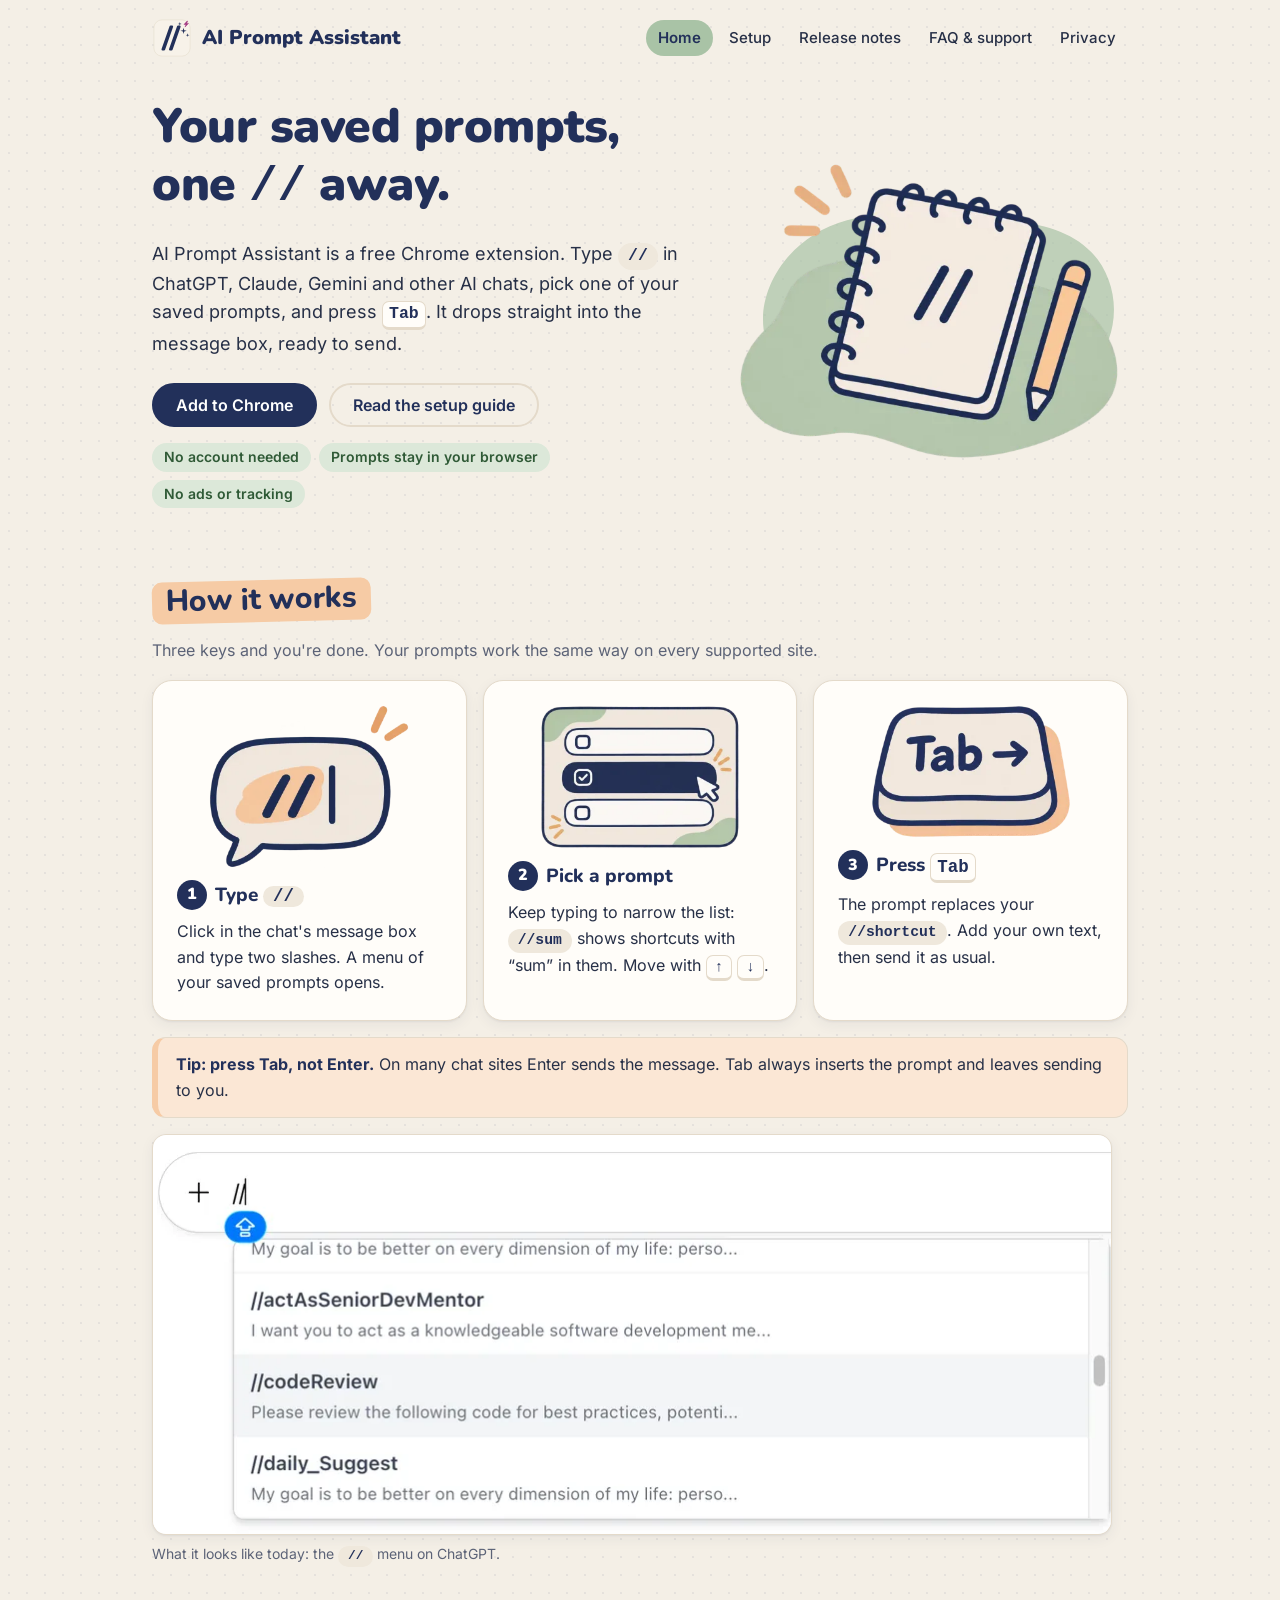
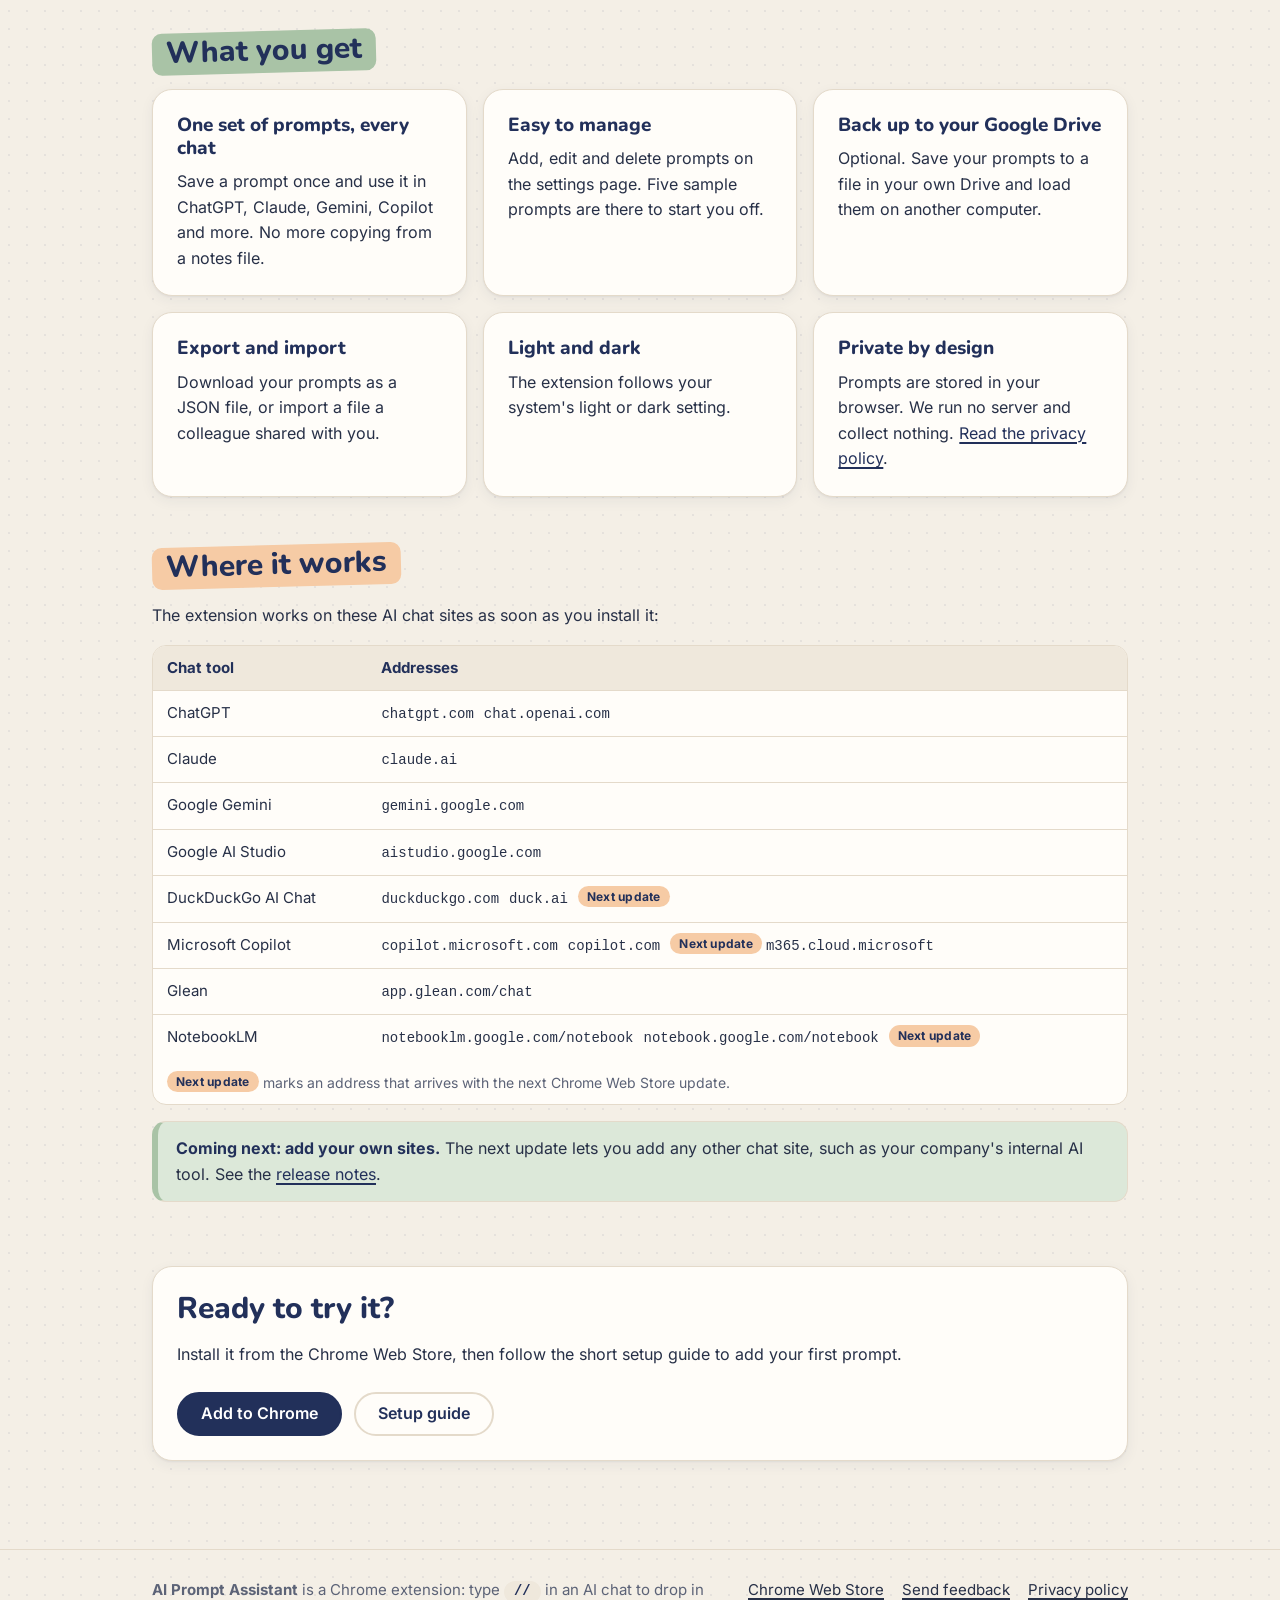
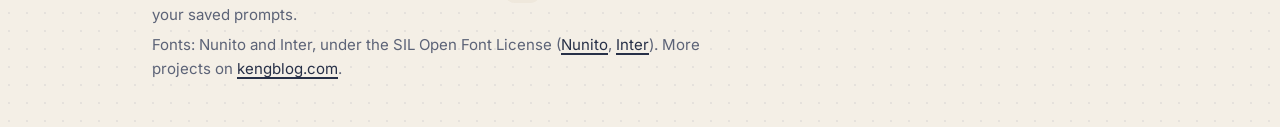
==== index.html @ 044c9c36 "Add public site: home, setup, release notes, privacy policy and FAQ Static GitHub Pages site for the" ====
<!doctype html>
<html lang="en">
<head>
  <meta charset="utf-8">
  <meta name="viewport" content="width=device-width, initial-scale=1">
  <title>AI Prompt Assistant</title>
  <meta name="description" content="Type // in ChatGPT, Claude, Gemini and other AI chats to drop in your saved prompts. A free Chrome extension.">
  <link rel="canonical" href="https://yck2024.github.io/ai-prompt-assistant/">
  <meta name="color-scheme" content="light dark">
  <meta name="theme-color" content="#F4EFE6" media="(prefers-color-scheme: light)">
  <meta name="theme-color" content="#161B2A" media="(prefers-color-scheme: dark)">
  <link rel="icon" href="assets/img/favicon-32.png" sizes="32x32" type="image/png">
  <link rel="icon" href="assets/img/logo-mark.svg" type="image/svg+xml">
  <link rel="apple-touch-icon" href="assets/img/icon-128.png">
  <link rel="preload" href="assets/fonts/nunito-latin-wght.woff2" as="font" type="font/woff2" crossorigin>
  <link rel="stylesheet" href="assets/css/site.css">
</head>
<body>
  <a class="skip-link" href="#main">Skip to content</a>
  <header class="site-header">
    <div class="wrap">
      <a class="brand" href="index.html"><img src="assets/img/logo-mark.svg" alt="" width="40" height="40">AI Prompt Assistant</a>
      <nav class="site-nav" aria-label="Main">
        <ul>
        <li><a href="index.html" aria-current="page">Home</a></li>
        <li><a href="setup.html">Setup</a></li>
        <li><a href="release-notes.html">Release notes</a></li>
        <li><a href="faq.html">FAQ &amp; support</a></li>
        <li><a href="privacy.html">Privacy</a></li>
        </ul>
      </nav>
    </div>
  </header>
  <main id="main">
    <section class="hero" aria-labelledby="hero-title">
      <div class="wrap">
        <div>
          <h1 id="hero-title">Your saved prompts, one <span class="slashes">//</span> away.</h1>
          <p class="lead">AI Prompt Assistant is a free Chrome extension. Type <span class="shortcut">//</span> in ChatGPT, Claude, Gemini and other AI chats, pick one of your saved prompts, and press <kbd>Tab</kbd>. It drops straight into the message box, ready to send.</p>
          <div class="btn-row">
            <a class="btn btn-primary" href="https://chromewebstore.google.com/detail/ai-prompt-assistant/aakmnieacpcmnfnljndefdocpcoajjoe">Add to Chrome</a>
            <a class="btn btn-quiet" href="setup.html">Read the setup guide</a>
          </div>
          <ul class="badge-row" aria-label="At a glance">
            <li><span class="badge">No account needed</span></li>
            <li><span class="badge">Prompts stay in your browser</span></li>
            <li><span class="badge">No ads or tracking</span></li>
          </ul>
        </div>
        <div class="hero-art">
          <img class="blob" src="assets/img/blob-sage.svg" alt="">
          <img class="illo" src="assets/img/hero-notebook.webp" width="560" height="435" alt="A small spiral notebook with two slashes on the cover, next to a pencil.">
        </div>
      </div>
    </section>

    <section class="section" aria-labelledby="how-title">
      <div class="wrap">
        <h2 id="how-title"><span class="sticky">How it works</span></h2>
        <p class="muted">Three keys and you're done. Your prompts work the same way on every supported site.</p>
        <div class="grid-3">
          <div class="card step">
            <img class="illo" src="assets/img/step-type.webp" width="320" height="261" alt="">
            <h3><span class="step-num" aria-hidden="true">1</span>Type <span class="shortcut">//</span></h3>
            <p>Click in the chat's message box and type two slashes. A menu of your saved prompts opens.</p>
          </div>
          <div class="card step">
            <img class="illo" src="assets/img/step-pick.webp" width="320" height="231" alt="">
            <h3><span class="step-num" aria-hidden="true">2</span>Pick a prompt</h3>
            <p>Keep typing to narrow the list: <span class="shortcut">//sum</span> shows shortcuts with “sum” in them. Move with <kbd>↑</kbd> <kbd>↓</kbd>.</p>
          </div>
          <div class="card step">
            <img class="illo" src="assets/img/step-tab.webp" width="320" height="214" alt="">
            <h3><span class="step-num" aria-hidden="true">3</span>Press <kbd>Tab</kbd></h3>
            <p>The prompt replaces your <span class="shortcut">//shortcut</span>. Add your own text, then send it as usual.</p>
          </div>
        </div>
        <div class="note">
          <p><strong>Tip: press Tab, not Enter.</strong> On many chat sites Enter sends the message. Tab always inserts the prompt and leaves sending to you.</p>
        </div>
        <figure>
          <img class="shot" src="assets/img/screenshot-chatgpt-dropdown.webp" width="960" height="400" loading="lazy" alt="The prompt menu open under ChatGPT's message box after typing two slashes, listing shortcuts such as //actAsSeniorDevMentor, //codeReview and //daily_Suggest with the start of each prompt.">
          <figcaption>What it looks like today: the <span class="shortcut">//</span> menu on ChatGPT.</figcaption>
        </figure>
      </div>
    </section>

    <section class="section" aria-labelledby="features-title">
      <div class="wrap">
        <h2 id="features-title"><span class="sticky sticky--sage">What you get</span></h2>
        <div class="grid">
          <div class="card">
            <h3>One set of prompts, every chat</h3>
            <p>Save a prompt once and use it in ChatGPT, Claude, Gemini, Copilot and more. No more copying from a notes file.</p>
          </div>
          <div class="card">
            <h3>Easy to manage</h3>
            <p>Add, edit and delete prompts on the settings page. Five sample prompts are there to start you off.</p>
          </div>
          <div class="card">
            <h3>Back up to your Google Drive</h3>
            <p>Optional. Save your prompts to a file in your own Drive and load them on another computer.</p>
          </div>
          <div class="card">
            <h3>Export and import</h3>
            <p>Download your prompts as a JSON file, or import a file a colleague shared with you.</p>
          </div>
          <div class="card">
            <h3>Light and dark</h3>
            <p>The extension follows your system's light or dark setting.</p>
          </div>
          <div class="card">
            <h3>Private by design</h3>
            <p>Prompts are stored in your browser. We run no server and collect nothing. <a href="privacy.html">Read the privacy policy</a>.</p>
          </div>
        </div>
      </div>
    </section>

    <section class="section" aria-labelledby="sites-title">
      <div class="wrap">
        <h2 id="sites-title"><span class="sticky">Where it works</span></h2>
        <p>The extension works on these AI chat sites as soon as you install it:</p>
        <div class="table-wrap">
        <table>
          <caption class="muted" style="caption-side:bottom;text-align:left;padding:10px 14px;font-size:14px"><span class="tag">Next update</span> marks an address that arrives with the next Chrome Web Store update.</caption>
          <thead><tr><th scope="col">Chat tool</th><th scope="col">Addresses</th></tr></thead>
          <tbody>
            <tr><td>ChatGPT</td><td><span class="addr">chatgpt.com</span> <span class="addr">chat.openai.com</span></td></tr>
            <tr><td>Claude</td><td><span class="addr">claude.ai</span></td></tr>
            <tr><td>Google Gemini</td><td><span class="addr">gemini.google.com</span></td></tr>
            <tr><td>Google AI Studio</td><td><span class="addr">aistudio.google.com</span></td></tr>
            <tr><td>DuckDuckGo AI Chat</td><td><span class="addr">duckduckgo.com</span> <span class="addr">duck.ai</span> <span class="tag">Next update</span></td></tr>
            <tr><td>Microsoft Copilot</td><td><span class="addr">copilot.microsoft.com</span> <span class="addr">copilot.com</span> <span class="tag">Next update</span> <span class="addr">m365.cloud.microsoft</span></td></tr>
            <tr><td>Glean</td><td><span class="addr">app.glean.com<wbr>/chat</span></td></tr>
            <tr><td>NotebookLM</td><td><span class="addr">notebooklm.google.com<wbr>/notebook</span> <span class="addr">notebook.google.com<wbr>/notebook</span> <span class="tag">Next update</span></td></tr>
          </tbody>
        </table>
      </div>
        <div class="note note--sage">
          <p><strong>Coming next: add your own sites.</strong> The next update lets you add any other chat site, such as your company's internal AI tool. See the <a href="release-notes.html">release notes</a>.</p>
        </div>
      </div>
    </section>

    <section class="section" aria-labelledby="start-title">
      <div class="wrap">
        <div class="card">
          <h2 id="start-title">Ready to try it?</h2>
          <p>Install it from the Chrome Web Store, then follow the short setup guide to add your first prompt.</p>
          <div class="btn-row">
            <a class="btn btn-primary" href="https://chromewebstore.google.com/detail/ai-prompt-assistant/aakmnieacpcmnfnljndefdocpcoajjoe">Add to Chrome</a>
            <a class="btn btn-quiet" href="setup.html">Setup guide</a>
          </div>
        </div>
      </div>
    </section>
  </main>
  <footer class="site-footer">
    <div class="wrap">
      <div>
        <p><strong>AI Prompt Assistant</strong> is a Chrome extension: type <span class="shortcut">//</span> in an AI chat to drop in your saved prompts.</p>
        <p>Fonts: Nunito and Inter, under the SIL Open Font License (<a href="assets/fonts/OFL-Nunito.txt">Nunito</a>, <a href="assets/fonts/OFL-Inter.txt">Inter</a>). More projects on <a href="https://kengblog.com/">kengblog.com</a>.</p>
      </div>
      <ul aria-label="More links">
        <li><a href="https://chromewebstore.google.com/detail/ai-prompt-assistant/aakmnieacpcmnfnljndefdocpcoajjoe">Chrome Web Store</a></li>
        <li><a href="https://forms.gle/EVX64Rimp2fQsJxh8">Send feedback</a></li>
        <li><a href="privacy.html">Privacy policy</a></li>
      </ul>
    </div>
  </footer>
</body>
</html>
---- assets/css/site.css ----
/* AI Prompt Assistant public site. Colours and type follow the "Pocket notebook" brand kit. */

@font-face {
  font-family: 'Nunito';
  src: url(../fonts/nunito-latin-wght.woff2) format('woff2');
  font-weight: 200 1000;
  font-style: normal;
  font-display: swap;
}
@font-face {
  font-family: 'Inter';
  src: url(../fonts/inter-latin-wght.woff2) format('woff2');
  font-weight: 100 900;
  font-style: normal;
  font-display: swap;
}

:root {
  --pa-navy: #22305A;
  --pa-navy-deep: #161B2A;
  --pa-oatmeal: #F4EFE6;
  --pa-apricot: #F6CBA5;
  --pa-sage: #A9C3A6;
  --pa-paper: #F4EFE6;
  --pa-surface: #FFFDF9;
  --pa-surface-sunken: #EFE8DC;
  --pa-text: #273047;
  --pa-text-muted: #5C6377;
  --pa-heading: #22305A;
  --pa-link: #22305A;
  --pa-primary: #22305A;
  --pa-on-primary: #FFFFFF;
  --pa-line: #E4DACA;
  --pa-highlight: #F6CBA5;
  --pa-on-highlight: #22305A;
  --pa-success-bg: #DCE8D9;
  --pa-success: #2F5A36;
  --pa-note-bg: #FBE7D5;
  --pa-focus: #22305A;
  --pa-grid-dot: rgba(34,48,90,.07);
  --pa-plate: transparent;
  --pa-font-display: 'Nunito', ui-rounded, 'SF Pro Rounded', system-ui, sans-serif;
  --pa-font-body: 'Inter', system-ui, -apple-system, 'Segoe UI', Roboto, sans-serif;
  --pa-font-mono: ui-monospace, 'SF Mono', Menlo, Consolas, 'Liberation Mono', monospace;
  --pa-radius-sm: 10px;
  --pa-radius-md: 14px;
  --pa-radius-lg: 20px;
  --pa-radius-pill: 999px;
  --pa-shadow-card: 0 1px 2px rgba(34,48,90,.06), 0 4px 14px rgba(34,48,90,.06);
  --pa-motion: 160ms;
  --pa-max: 1040px;
  --pa-gutter: 16px;
  color-scheme: light dark;
}

@media (prefers-color-scheme: dark) {
  :root {
    --pa-paper: #161B2A;
    --pa-surface: #1E2436;
    --pa-surface-sunken: #131726;
    --pa-text: #EEE8DC;
    --pa-text-muted: #A9AFC2;
    --pa-heading: #F4EFE6;
    --pa-link: #F6CBA5;
    --pa-primary: #F6CBA5;
    --pa-on-primary: #161B2A;
    --pa-line: #2E3650;
    --pa-highlight: #F6CBA5;
    --pa-on-highlight: #161B2A;
    --pa-success-bg: #22362A;
    --pa-success: #BFD6BC;
    --pa-note-bg: #2A2A33;
    --pa-focus: #F6CBA5;
    --pa-grid-dot: rgba(244,239,230,.05);
    --pa-plate: rgba(244,239,230,.92);
    --pa-shadow-card: 0 1px 2px rgba(0,0,0,.25), 0 4px 14px rgba(0,0,0,.25);
  }
}

@media (prefers-reduced-motion: reduce) { :root { --pa-motion: 0ms; } }

*, *::before, *::after { box-sizing: border-box; }

html { -webkit-text-size-adjust: 100%; scroll-padding-top: 16px; }

body {
  margin: 0;
  font-family: var(--pa-font-body);
  font-size: 16px;
  line-height: 1.6;
  color: var(--pa-text);
  background-color: var(--pa-paper);
  background-image: radial-gradient(var(--pa-grid-dot) 1.2px, transparent 1.3px);
  background-size: 18px 18px;
  overflow-wrap: break-word;
}

img { max-width: 100%; height: auto; display: block; }

a { color: var(--pa-link); text-decoration-thickness: 1.5px; text-underline-offset: 3px; }
a:hover { text-decoration-thickness: 2.5px; }

:focus-visible { outline: 3px solid var(--pa-focus); outline-offset: 2px; border-radius: 4px; }

h1, h2, h3 {
  font-family: var(--pa-font-display);
  color: var(--pa-heading);
  line-height: 1.2;
  margin: 0 0 .5em;
}
h1 { font-size: clamp(32px, 6vw, 48px); font-weight: 900; letter-spacing: -.01em; }
h2 { font-size: clamp(24px, 4vw, 30px); font-weight: 800; }
h3 { font-size: 19px; font-weight: 800; }
p, ul, ol { margin: 0 0 1em; }
li + li { margin-top: .35em; }

code, kbd, .shortcut { font-family: var(--pa-font-mono); font-size: .92em; }
code { background: var(--pa-surface-sunken); color: var(--pa-heading); padding: 1px 6px; border-radius: 6px; }
.shortcut {
  display: inline-block;
  font-weight: 600;
  background: var(--pa-surface-sunken);
  color: var(--pa-heading);
  padding: 0 10px;
  border-radius: var(--pa-radius-pill);
  white-space: nowrap;
}
kbd {
  display: inline-block;
  min-width: 1.8em;
  text-align: center;
  font-weight: 600;
  color: var(--pa-heading);
  background: var(--pa-surface);
  border: 1px solid var(--pa-line);
  border-bottom-width: 3px;
  border-radius: 7px;
  padding: 0 6px;
  line-height: 1.5;
}

.skip-link {
  position: absolute; left: 12px; top: -60px;
  background: var(--pa-primary); color: var(--pa-on-primary);
  padding: 8px 16px; border-radius: var(--pa-radius-pill);
  font-weight: 600; z-index: 10; text-decoration: none;
}
.skip-link:focus { top: 12px; }

.wrap { max-width: var(--pa-max); margin: 0 auto; padding: 0 var(--pa-gutter); }
@media (min-width: 720px) { :root { --pa-gutter: 32px; } }

/* Header */
.site-header { padding: 18px 0 8px; }
.site-header .wrap { display: flex; flex-wrap: wrap; align-items: center; gap: 10px 24px; justify-content: space-between; }
.brand {
  display: inline-flex; align-items: center; gap: 10px;
  font-family: var(--pa-font-display); font-weight: 900; font-size: 20px;
  color: var(--pa-heading); text-decoration: none;
}
.brand img { width: 40px; height: 40px; }
.site-nav ul { list-style: none; margin: 0; padding: 0; display: flex; flex-wrap: wrap; gap: 4px; }
.site-nav li + li { margin-top: 0; }
.site-nav a {
  display: inline-block; padding: 6px 12px; border-radius: var(--pa-radius-pill);
  color: var(--pa-text); text-decoration: none; font-weight: 500; font-size: 15px;
  transition: background-color var(--pa-motion);
}
.site-nav a:hover { background: var(--pa-surface-sunken); }
.site-nav a[aria-current="page"] { background: var(--pa-sage); color: var(--pa-navy); font-weight: 600; }

/* Buttons */
.btn {
  display: inline-flex; align-items: center; justify-content: center; gap: 8px;
  min-height: 44px; padding: 10px 22px;
  border-radius: var(--pa-radius-pill);
  font-family: var(--pa-font-body); font-weight: 600; font-size: 16px; line-height: 1.2;
  text-decoration: none; text-align: center;
  border: 2px solid var(--pa-primary);
  transition: transform var(--pa-motion), box-shadow var(--pa-motion);
}
.btn:hover { transform: translateY(-1px); box-shadow: var(--pa-shadow-card); text-decoration: none; }
.btn-primary { background: var(--pa-primary); color: var(--pa-on-primary); }
.btn-quiet { background: transparent; color: var(--pa-heading); border-color: var(--pa-line); }
.btn-row { display: flex; flex-wrap: wrap; gap: 12px; margin: 24px 0 8px; }

/* Sticky-note heading label */
.sticky {
  display: inline-block; padding: 2px 14px 4px;
  background: var(--pa-highlight); color: var(--pa-on-highlight);
  border-radius: var(--pa-radius-sm); transform: rotate(-1.5deg);
}
.sticky--sage { background: var(--pa-sage); color: var(--pa-navy); }

/* Layout blocks */
main { display: block; padding-bottom: 32px; }
.section { padding: 40px 0 8px; }
.section > .wrap > h2:first-child, .section-head { margin-bottom: 16px; }
.lead { font-size: 18px; color: var(--pa-text); max-width: 60ch; }
.muted { color: var(--pa-text-muted); }
/* Narrow reading column that keeps the same left edge as the header and wide sections. */
.narrow > * { max-width: 760px; }

.card {
  background: var(--pa-surface);
  border: 1px solid var(--pa-line);
  border-radius: var(--pa-radius-lg);
  box-shadow: var(--pa-shadow-card);
  padding: 24px;
}
.card > :last-child { margin-bottom: 0; }
@media (max-width: 480px) { .card { padding: 18px; } }

.grid { display: grid; gap: 16px; grid-template-columns: repeat(auto-fit, minmax(min(100%, 280px), 1fr)); }
.grid-3 { display: grid; gap: 16px; grid-template-columns: repeat(auto-fit, minmax(min(100%, 220px), 1fr)); }

/* Illustrations: in dark mode they sit on a light plate so navy outlines stay visible. */
.illo { border-radius: var(--pa-radius-lg); background: var(--pa-plate); }
@media (prefers-color-scheme: dark) { .illo { padding: 8px; } }

/* Hero */
.hero { padding: 32px 0 16px; }
.hero .wrap { display: grid; gap: 24px; align-items: center; }
@media (min-width: 820px) { .hero .wrap { grid-template-columns: 1.15fr .85fr; gap: 40px; } }
.hero h1 .slashes { font-family: var(--pa-font-mono); font-weight: 700; }
.hero-art { position: relative; justify-self: center; max-width: 380px; width: 100%; }
.hero-art .blob { position: absolute; inset: 8% -4% -2% -4%; width: 108%; max-width: none; z-index: 0; opacity: .7; }
.hero-art .illo { position: relative; z-index: 1; }
@media (prefers-color-scheme: dark) { .hero-art .blob { opacity: .25; } }
.badge-row { display: flex; flex-wrap: wrap; gap: 8px; margin-top: 16px; padding: 0; list-style: none; }
.badge-row li + li { margin-top: 0; }
.badge {
  display: inline-block; padding: 3px 12px; border-radius: var(--pa-radius-pill);
  background: var(--pa-success-bg); color: var(--pa-success); font-size: 14px; font-weight: 600;
}

/* Steps */
.step { text-align: left; }
.step .illo { width: 100%; max-width: 200px; margin: 0 auto 12px; }
.step-num {
  display: inline-flex; align-items: center; justify-content: center;
  width: 30px; height: 30px; margin-right: 8px; border-radius: 50%;
  background: var(--pa-primary); color: var(--pa-on-primary);
  font-family: var(--pa-font-display); font-weight: 900; font-size: 16px; vertical-align: 2px;
}

/* Notes and callouts */
.note {
  border-radius: var(--pa-radius-md);
  padding: 14px 18px;
  background: var(--pa-note-bg);
  border: 1px solid var(--pa-line);
  border-left: 6px solid var(--pa-highlight);
  margin: 16px 0;
}
.note > :last-child { margin-bottom: 0; }
.note strong:first-child { color: var(--pa-heading); }
.note--sage { border-left-color: var(--pa-sage); background: var(--pa-success-bg); color: var(--pa-text); }
@media (prefers-color-scheme: dark) { .note--sage { color: var(--pa-text); } }

.tag {
  display: inline-block; vertical-align: 2px;
  font-family: var(--pa-font-body); font-size: 12px; font-weight: 700; letter-spacing: .02em;
  padding: 1px 9px; border-radius: var(--pa-radius-pill);
  background: var(--pa-highlight); color: var(--pa-navy);
  white-space: nowrap;
}
.tag--sage { background: var(--pa-sage); }

/* Screenshot frame */
figure { margin: 16px 0; }
.shot { border-radius: var(--pa-radius-md); border: 1px solid var(--pa-line); box-shadow: var(--pa-shadow-card); background: #fff; }
figcaption { margin-top: 8px; font-size: 14px; color: var(--pa-text-muted); }

/* Tables */
.table-wrap { overflow-x: auto; border-radius: var(--pa-radius-md); border: 1px solid var(--pa-line); background: var(--pa-surface); }
table { border-collapse: collapse; width: 100%; font-size: 15px; }
th, td { text-align: left; padding: 10px 14px; border-bottom: 1px solid var(--pa-line); vertical-align: top; }
tr:last-child td { border-bottom: 0; }
th { font-weight: 700; color: var(--pa-heading); background: var(--pa-surface-sunken); }
td .addr { display: inline-block; max-width: 100%; overflow-wrap: anywhere; font-family: var(--pa-font-mono); font-size: 14px; margin: 1px 6px 1px 0; }
@media (max-width: 480px) { th, td { padding: 9px 10px; } td .addr { font-size: 13px; } }

/* Numbered how-to lists */
ol.steps { padding-left: 1.4em; }
ol.steps > li { padding-left: 4px; }
ol.steps > li::marker { font-family: var(--pa-font-display); font-weight: 900; color: var(--pa-heading); }

/* Setup page: section nav */
.toc { list-style: none; padding: 0; margin: 16px 0 0; display: flex; flex-wrap: wrap; gap: 8px; }
.toc li + li { margin-top: 0; }
.toc a {
  display: inline-block; padding: 4px 12px; border-radius: var(--pa-radius-pill);
  border: 1px solid var(--pa-line); background: var(--pa-surface); text-decoration: none; font-size: 15px;
}
.toc a:hover { background: var(--pa-surface-sunken); }

.split { display: grid; gap: 24px; align-items: start; }
@media (min-width: 820px) { .split { grid-template-columns: 1fr 1fr; } }

.page-head { padding: 28px 0 8px; }
.page-head .wrap.has-art { display: grid; gap: 16px; align-items: center; }
@media (min-width: 720px) { .page-head .wrap.has-art { grid-template-columns: 1fr 220px; } }
.page-head + .section { padding-top: 16px; }
.page-head .illo { max-width: 220px; justify-self: center; }

/* Release notes */
.release { margin-top: 24px; }
.release h2 { display: flex; flex-wrap: wrap; align-items: baseline; gap: 6px 12px; }
.release h2 .date { font-family: var(--pa-font-body); font-size: 15px; font-weight: 500; color: var(--pa-text-muted); }
.release h3 { margin-top: 20px; }

/* FAQ */
.faq details {
  background: var(--pa-surface); border: 1px solid var(--pa-line); border-radius: var(--pa-radius-md);
  margin: 10px 0; box-shadow: var(--pa-shadow-card);
}
.faq summary {
  cursor: pointer; padding: 14px 18px; font-weight: 600; color: var(--pa-heading);
  list-style: none; display: flex; justify-content: space-between; gap: 12px; align-items: center;
  border-radius: var(--pa-radius-md);
}
.faq summary::-webkit-details-marker { display: none; }
.faq summary::after {
  content: '+'; font-family: var(--pa-font-display); font-weight: 900; font-size: 22px; line-height: 1;
  flex: none; color: var(--pa-heading);
}
.faq details[open] summary::after { content: '\2212'; }
.faq .answer { padding: 0 18px 16px; }
.faq .answer > :last-child { margin-bottom: 0; }

.support-card { display: grid; gap: 16px; align-items: center; }
@media (min-width: 640px) { .support-card { grid-template-columns: 140px 1fr; } }
.support-card .illo { max-width: 140px; justify-self: center; }

/* Privacy page prose */
.prose h2 { margin-top: 32px; }
.prose h2:first-child { margin-top: 0; }

/* Footer */
.site-footer { border-top: 1px solid var(--pa-line); margin-top: 48px; padding: 28px 0 40px; font-size: 15px; color: var(--pa-text-muted); }
.site-footer .wrap { display: grid; gap: 16px; }
@media (min-width: 720px) { .site-footer .wrap { grid-template-columns: 1fr auto; align-items: start; } }
.site-footer ul { list-style: none; margin: 0; padding: 0; display: flex; flex-wrap: wrap; gap: 6px 18px; }
.site-footer li + li { margin-top: 0; }
.site-footer a { color: var(--pa-text); }
.site-footer p { margin: 0 0 6px; }
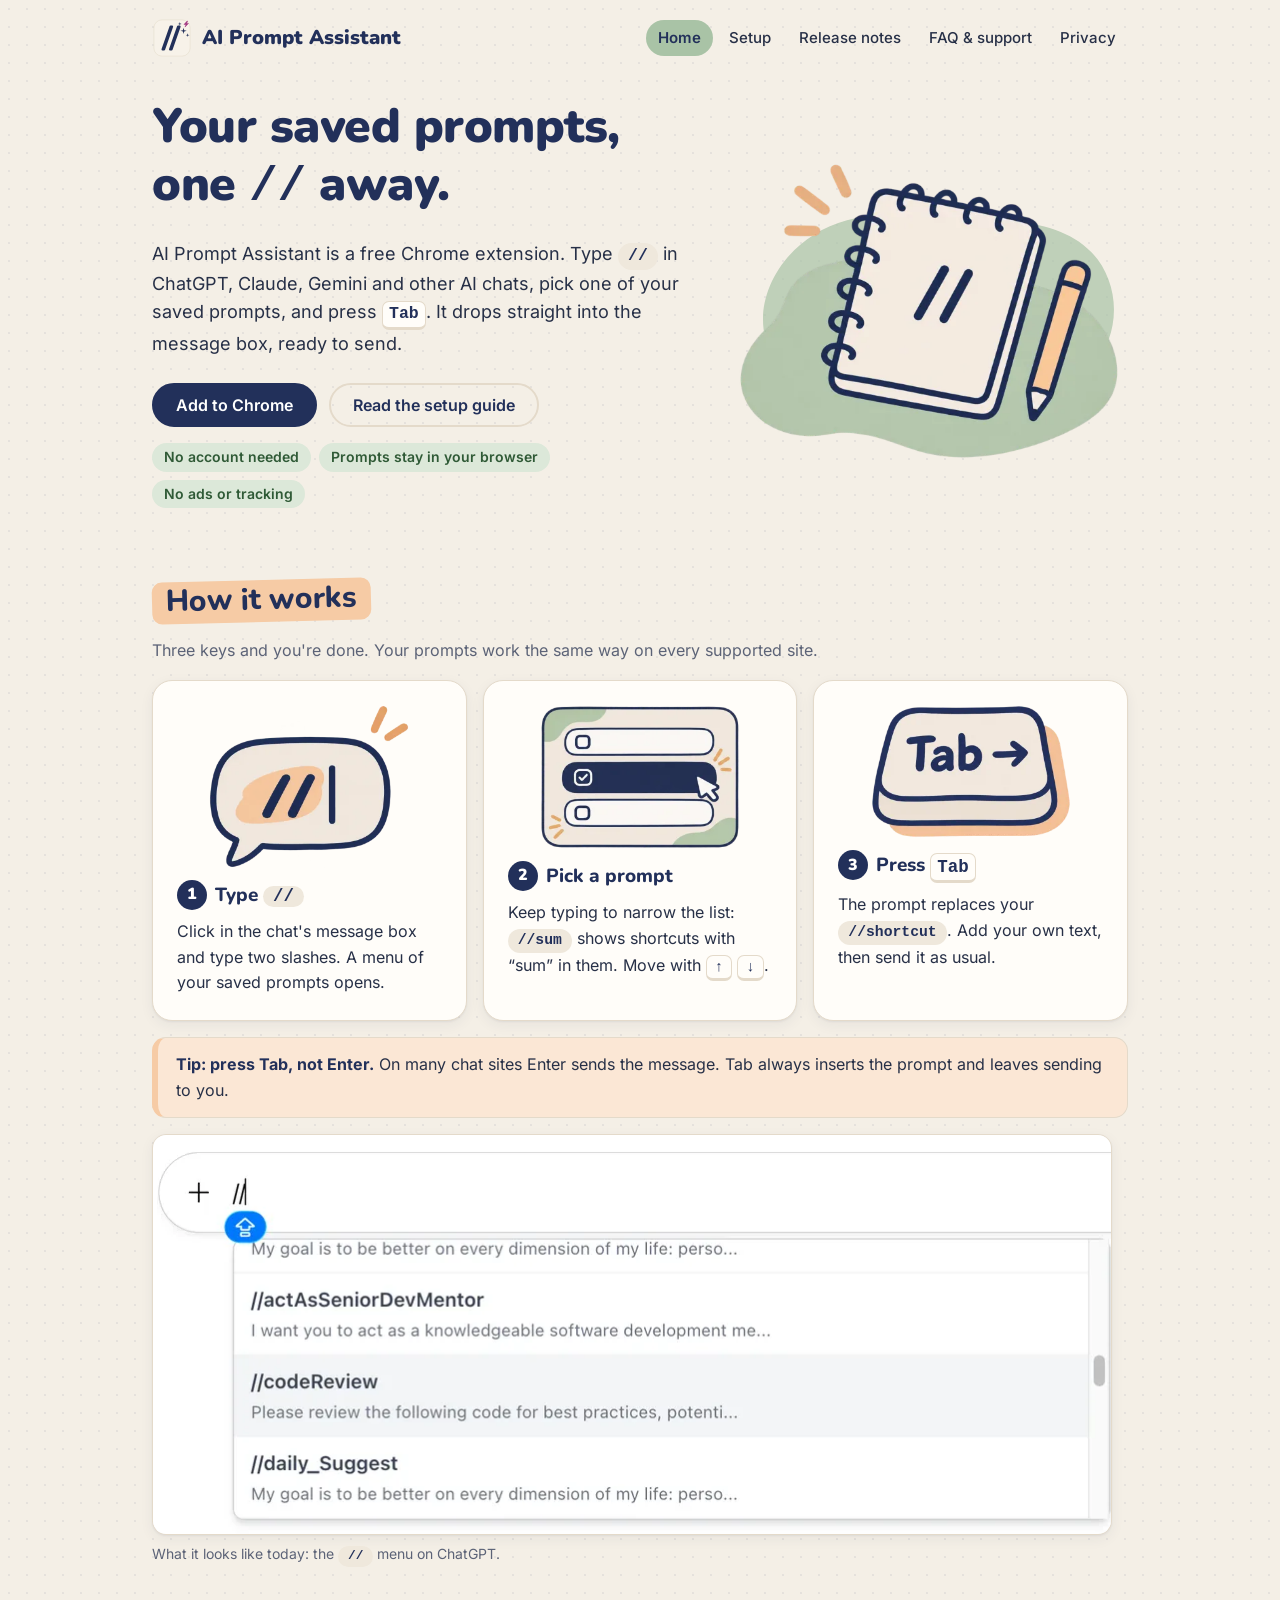
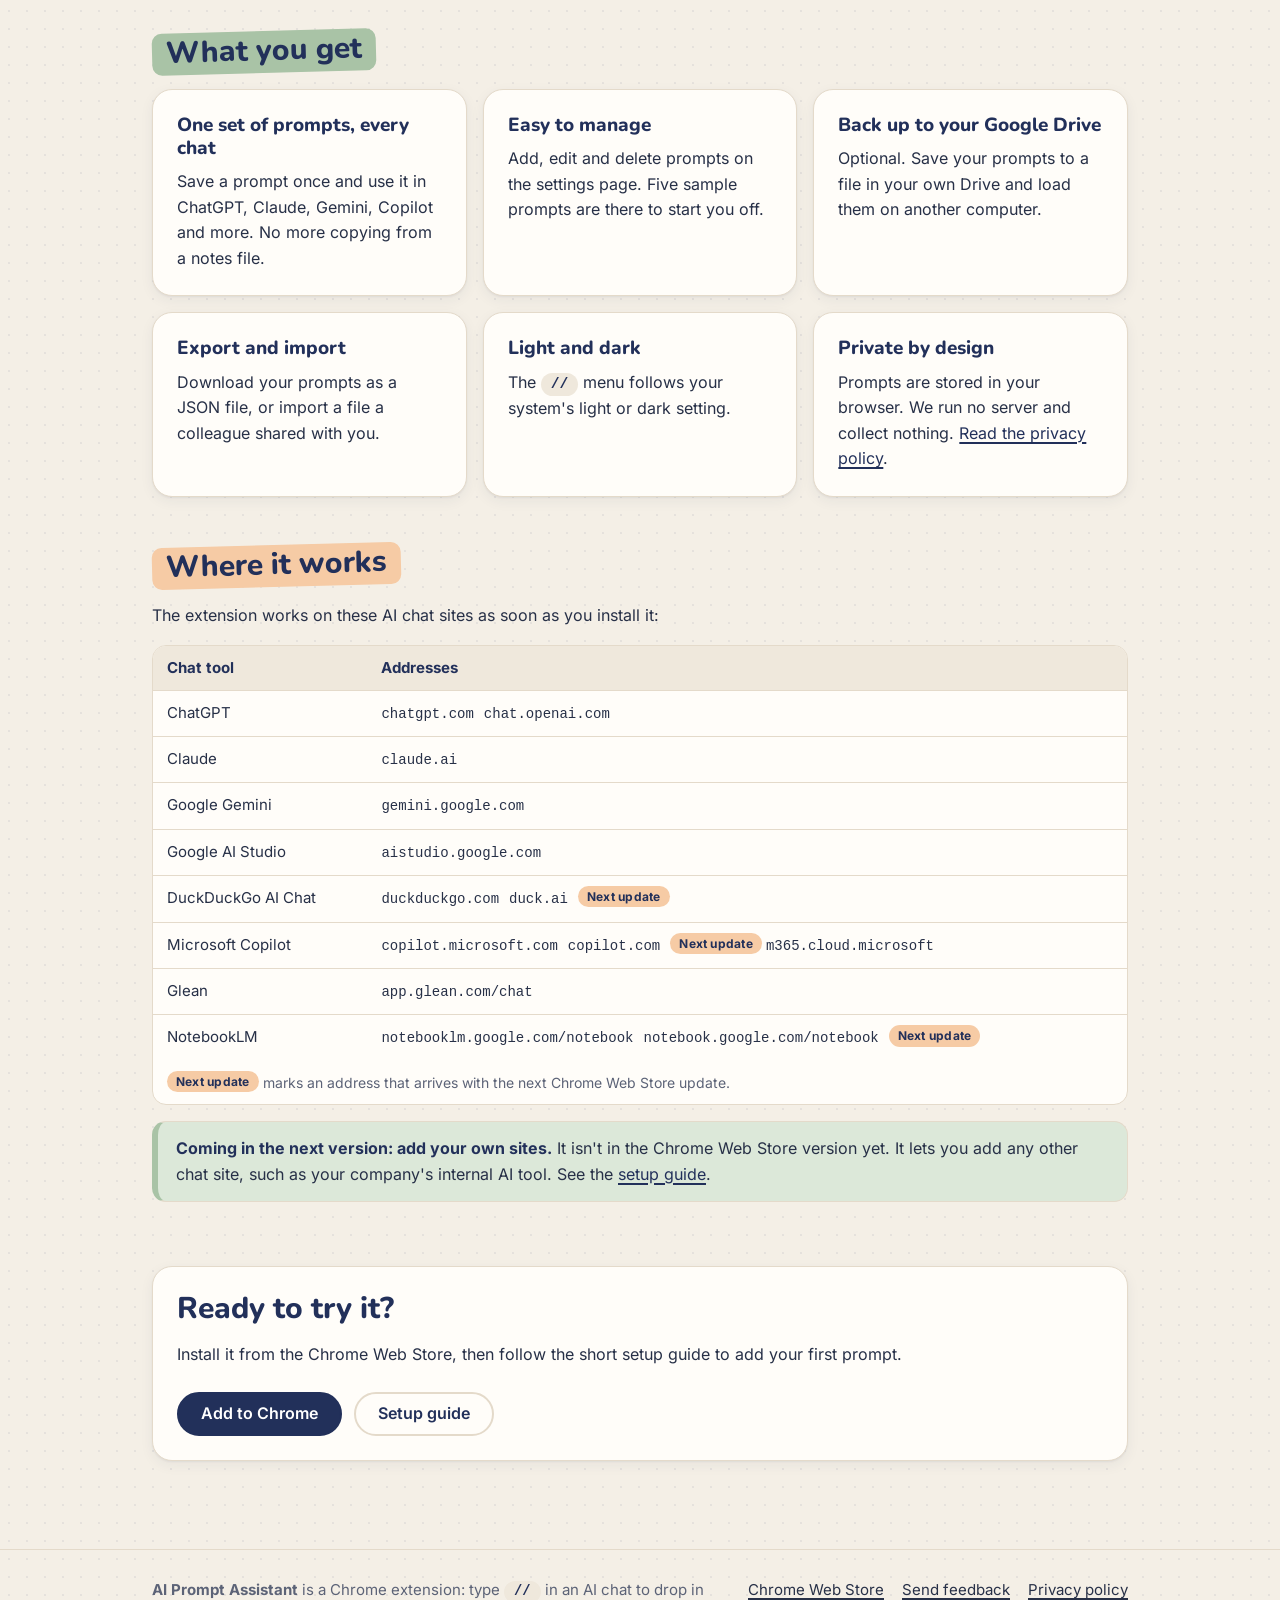
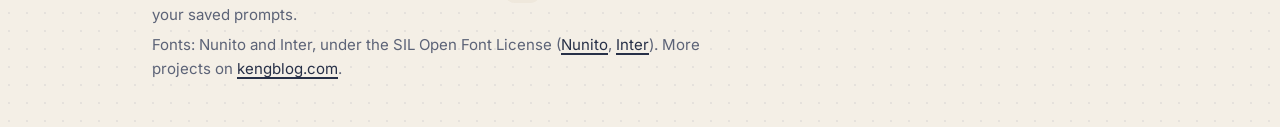
==== commit 90c2e10d: "no-mistakes(review): Label Your Sites as next version and fix site wording" ====
--- a/index.html
+++ b/index.html
@@ -107,7 +107,7 @@
           </div>
           <div class="card">
             <h3>Light and dark</h3>
-            <p>The extension follows your system's light or dark setting.</p>
+            <p>The <span class="shortcut">//</span> menu follows your system's light or dark setting.</p>
           </div>
           <div class="card">
             <h3>Private by design</h3>
@@ -123,7 +123,7 @@
         <p>The extension works on these AI chat sites as soon as you install it:</p>
         <div class="table-wrap">
         <table>
-          <caption class="muted" style="caption-side:bottom;text-align:left;padding:10px 14px;font-size:14px"><span class="tag">Next update</span> marks an address that arrives with the next Chrome Web Store update.</caption>
+          <caption class="muted below"><span class="tag">Next update</span> marks an address that arrives with the next Chrome Web Store update.</caption>
           <thead><tr><th scope="col">Chat tool</th><th scope="col">Addresses</th></tr></thead>
           <tbody>
             <tr><td>ChatGPT</td><td><span class="addr">chatgpt.com</span> <span class="addr">chat.openai.com</span></td></tr>
@@ -138,7 +138,7 @@
         </table>
       </div>
         <div class="note note--sage">
-          <p><strong>Coming next: add your own sites.</strong> The next update lets you add any other chat site, such as your company's internal AI tool. See the <a href="release-notes.html">release notes</a>.</p>
+          <p><strong>Coming in the next version: add your own sites.</strong> It isn't in the Chrome Web Store version yet. It lets you add any other chat site, such as your company's internal AI tool. See the <a href="setup.html#your-sites">setup guide</a>.</p>
         </div>
       </div>
     </section>
--- a/assets/css/site.css
+++ b/assets/css/site.css
@@ -17,9 +17,6 @@
 
 :root {
   --pa-navy: #22305A;
-  --pa-navy-deep: #161B2A;
-  --pa-oatmeal: #F4EFE6;
-  --pa-apricot: #F6CBA5;
   --pa-sage: #A9C3A6;
   --pa-paper: #F4EFE6;
   --pa-surface: #FFFDF9;
@@ -195,7 +192,7 @@
 /* Layout blocks */
 main { display: block; padding-bottom: 32px; }
 .section { padding: 40px 0 8px; }
-.section > .wrap > h2:first-child, .section-head { margin-bottom: 16px; }
+.section > .wrap > h2:first-child { margin-bottom: 16px; }
 .lead { font-size: 18px; color: var(--pa-text); max-width: 60ch; }
 .muted { color: var(--pa-text-muted); }
 /* Narrow reading column that keeps the same left edge as the header and wide sections. */
@@ -256,7 +253,6 @@
 .note > :last-child { margin-bottom: 0; }
 .note strong:first-child { color: var(--pa-heading); }
 .note--sage { border-left-color: var(--pa-sage); background: var(--pa-success-bg); color: var(--pa-text); }
-@media (prefers-color-scheme: dark) { .note--sage { color: var(--pa-text); } }
 
 .tag {
   display: inline-block; vertical-align: 2px;
@@ -265,7 +261,6 @@
   background: var(--pa-highlight); color: var(--pa-navy);
   white-space: nowrap;
 }
-.tag--sage { background: var(--pa-sage); }
 
 /* Screenshot frame */
 figure { margin: 16px 0; }
@@ -277,6 +272,8 @@
 table { border-collapse: collapse; width: 100%; font-size: 15px; }
 th, td { text-align: left; padding: 10px 14px; border-bottom: 1px solid var(--pa-line); vertical-align: top; }
 tr:last-child td { border-bottom: 0; }
+caption { text-align: left; padding: 10px 14px; font-size: 14px; }
+caption.below { caption-side: bottom; }
 th { font-weight: 700; color: var(--pa-heading); background: var(--pa-surface-sunken); }
 td .addr { display: inline-block; max-width: 100%; overflow-wrap: anywhere; font-family: var(--pa-font-mono); font-size: 14px; margin: 1px 6px 1px 0; }
 @media (max-width: 480px) { th, td { padding: 9px 10px; } td .addr { font-size: 13px; } }
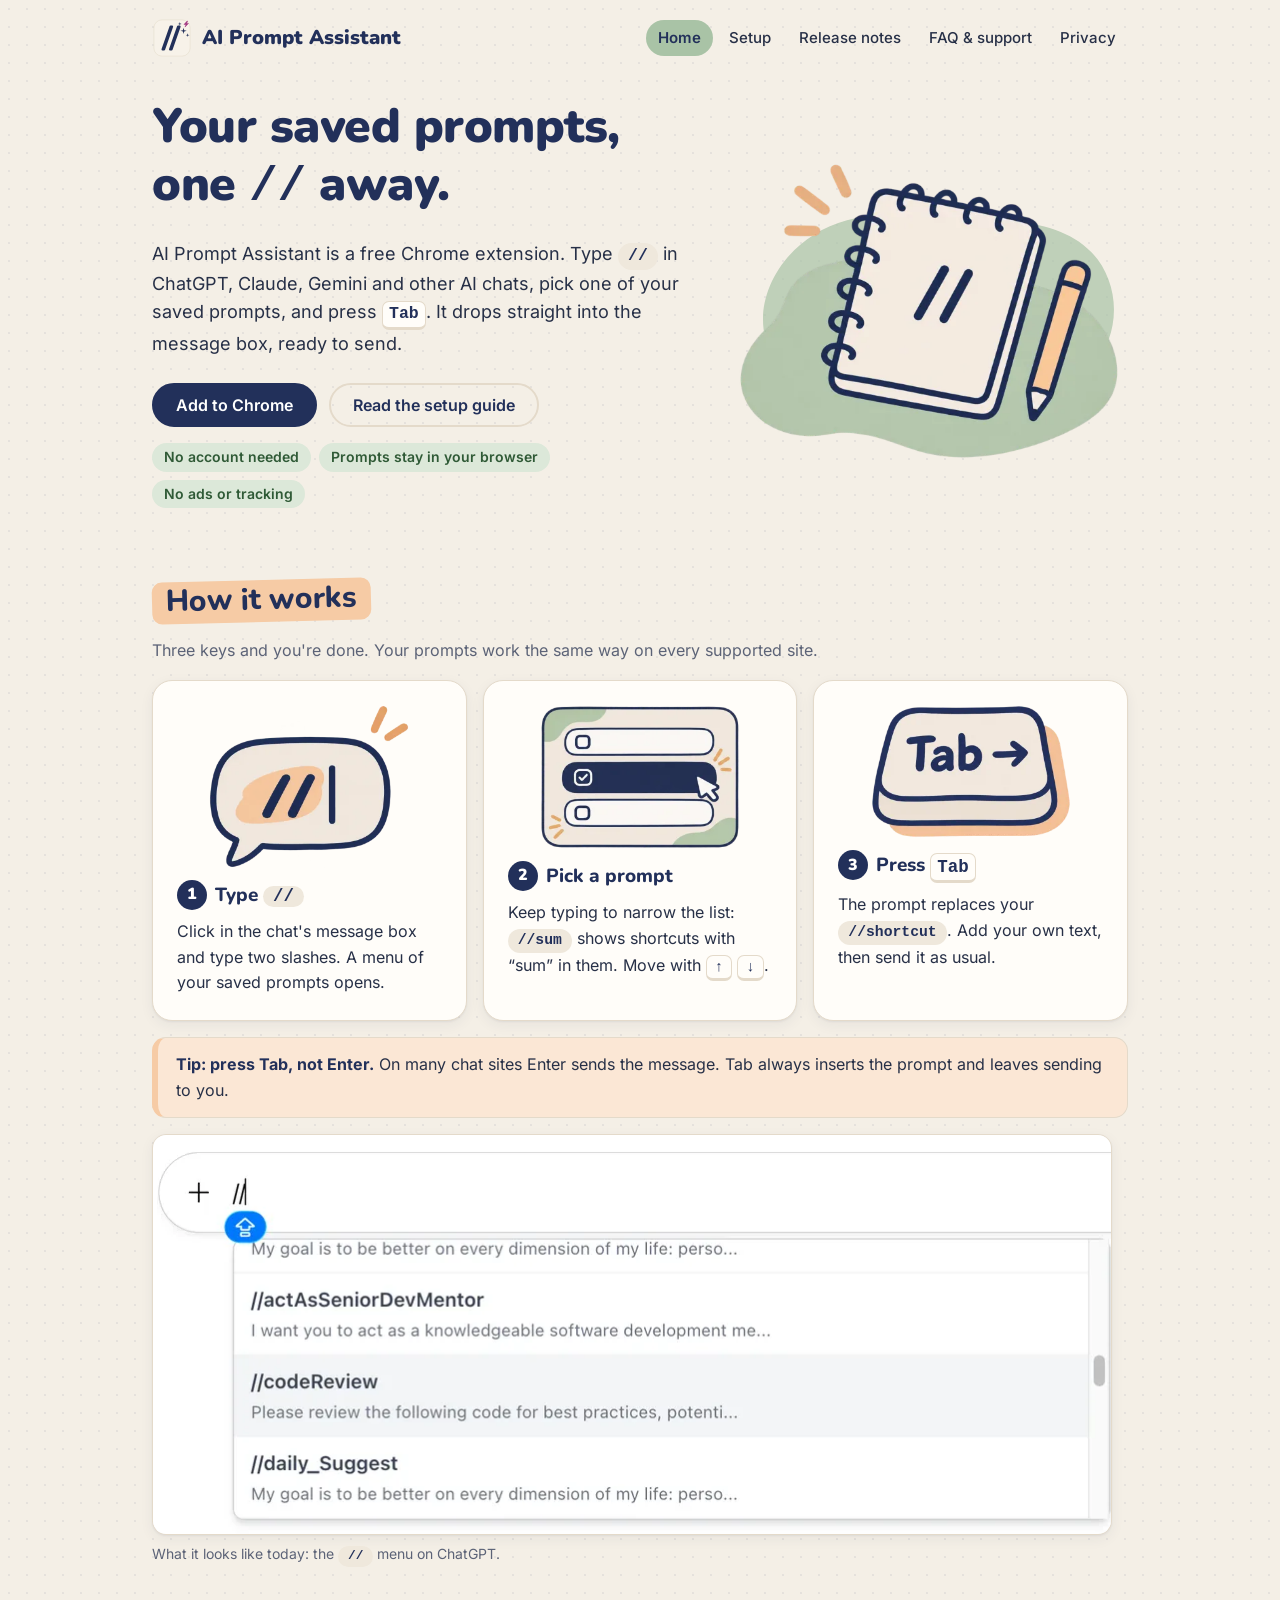
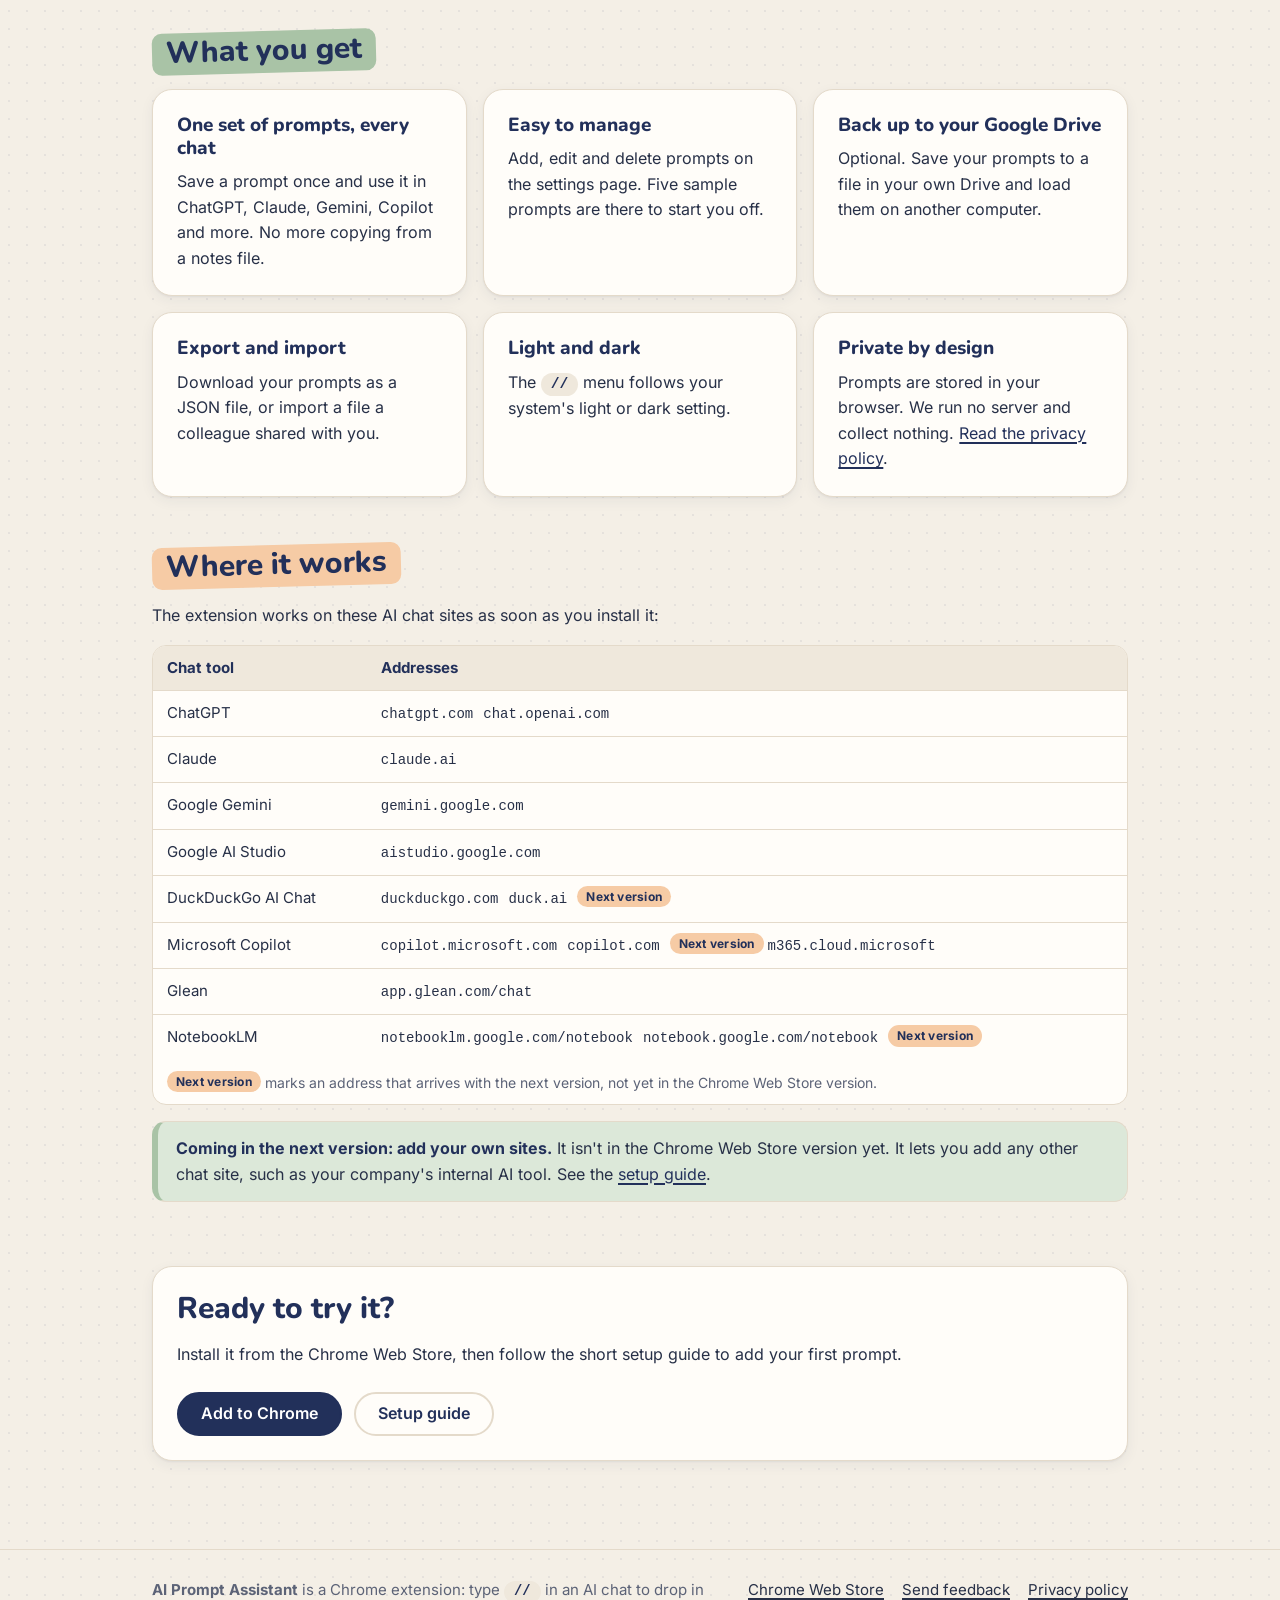
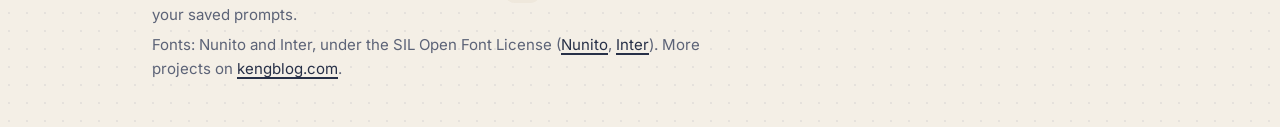
==== commit 7e34933f: "no-mistakes(review): Use "next version" wording consistently across site pages" ====
--- a/index.html
+++ b/index.html
@@ -123,17 +123,17 @@
         <p>The extension works on these AI chat sites as soon as you install it:</p>
         <div class="table-wrap">
         <table>
-          <caption class="muted below"><span class="tag">Next update</span> marks an address that arrives with the next Chrome Web Store update.</caption>
+          <caption class="muted below"><span class="tag">Next version</span> marks an address that arrives with the next version, not yet in the Chrome Web Store version.</caption>
           <thead><tr><th scope="col">Chat tool</th><th scope="col">Addresses</th></tr></thead>
           <tbody>
             <tr><td>ChatGPT</td><td><span class="addr">chatgpt.com</span> <span class="addr">chat.openai.com</span></td></tr>
             <tr><td>Claude</td><td><span class="addr">claude.ai</span></td></tr>
             <tr><td>Google Gemini</td><td><span class="addr">gemini.google.com</span></td></tr>
             <tr><td>Google AI Studio</td><td><span class="addr">aistudio.google.com</span></td></tr>
-            <tr><td>DuckDuckGo AI Chat</td><td><span class="addr">duckduckgo.com</span> <span class="addr">duck.ai</span> <span class="tag">Next update</span></td></tr>
-            <tr><td>Microsoft Copilot</td><td><span class="addr">copilot.microsoft.com</span> <span class="addr">copilot.com</span> <span class="tag">Next update</span> <span class="addr">m365.cloud.microsoft</span></td></tr>
+            <tr><td>DuckDuckGo AI Chat</td><td><span class="addr">duckduckgo.com</span> <span class="addr">duck.ai</span> <span class="tag">Next version</span></td></tr>
+            <tr><td>Microsoft Copilot</td><td><span class="addr">copilot.microsoft.com</span> <span class="addr">copilot.com</span> <span class="tag">Next version</span> <span class="addr">m365.cloud.microsoft</span></td></tr>
             <tr><td>Glean</td><td><span class="addr">app.glean.com<wbr>/chat</span></td></tr>
-            <tr><td>NotebookLM</td><td><span class="addr">notebooklm.google.com<wbr>/notebook</span> <span class="addr">notebook.google.com<wbr>/notebook</span> <span class="tag">Next update</span></td></tr>
+            <tr><td>NotebookLM</td><td><span class="addr">notebooklm.google.com<wbr>/notebook</span> <span class="addr">notebook.google.com<wbr>/notebook</span> <span class="tag">Next version</span></td></tr>
           </tbody>
         </table>
       </div>
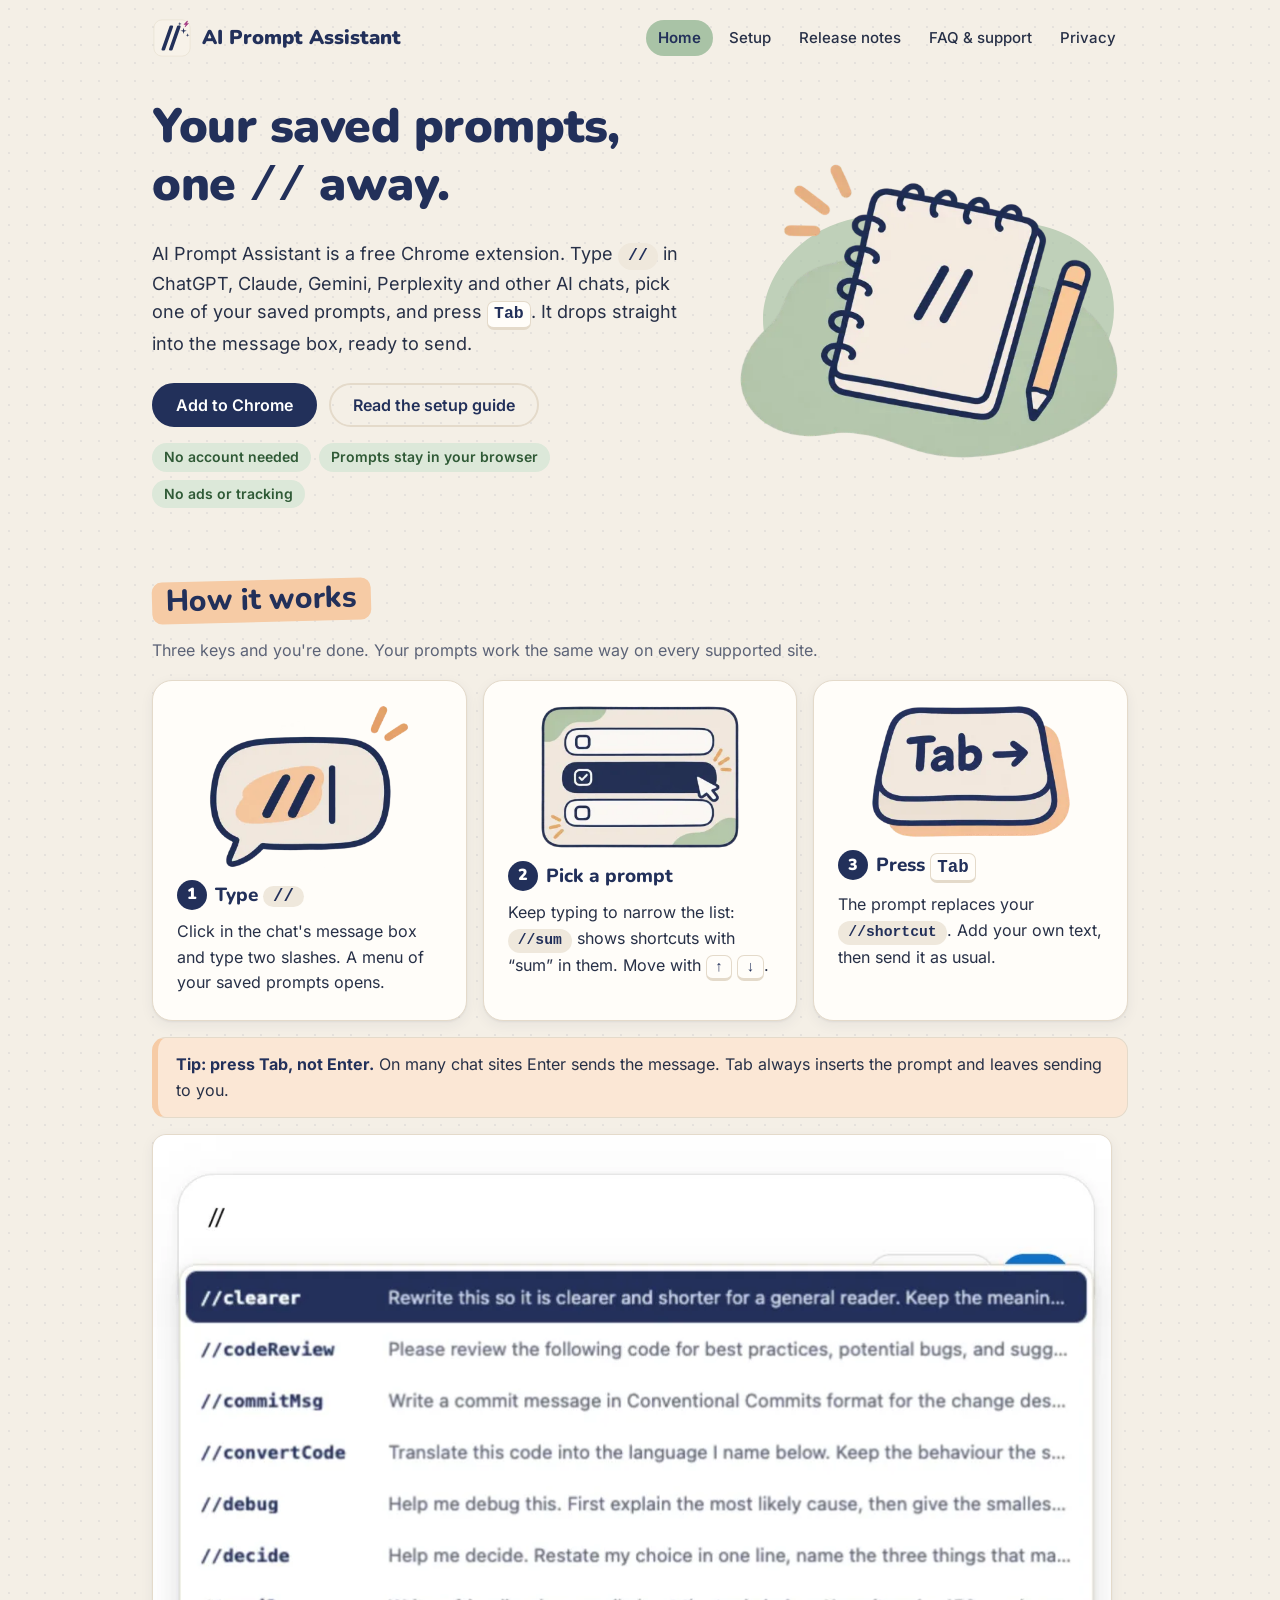
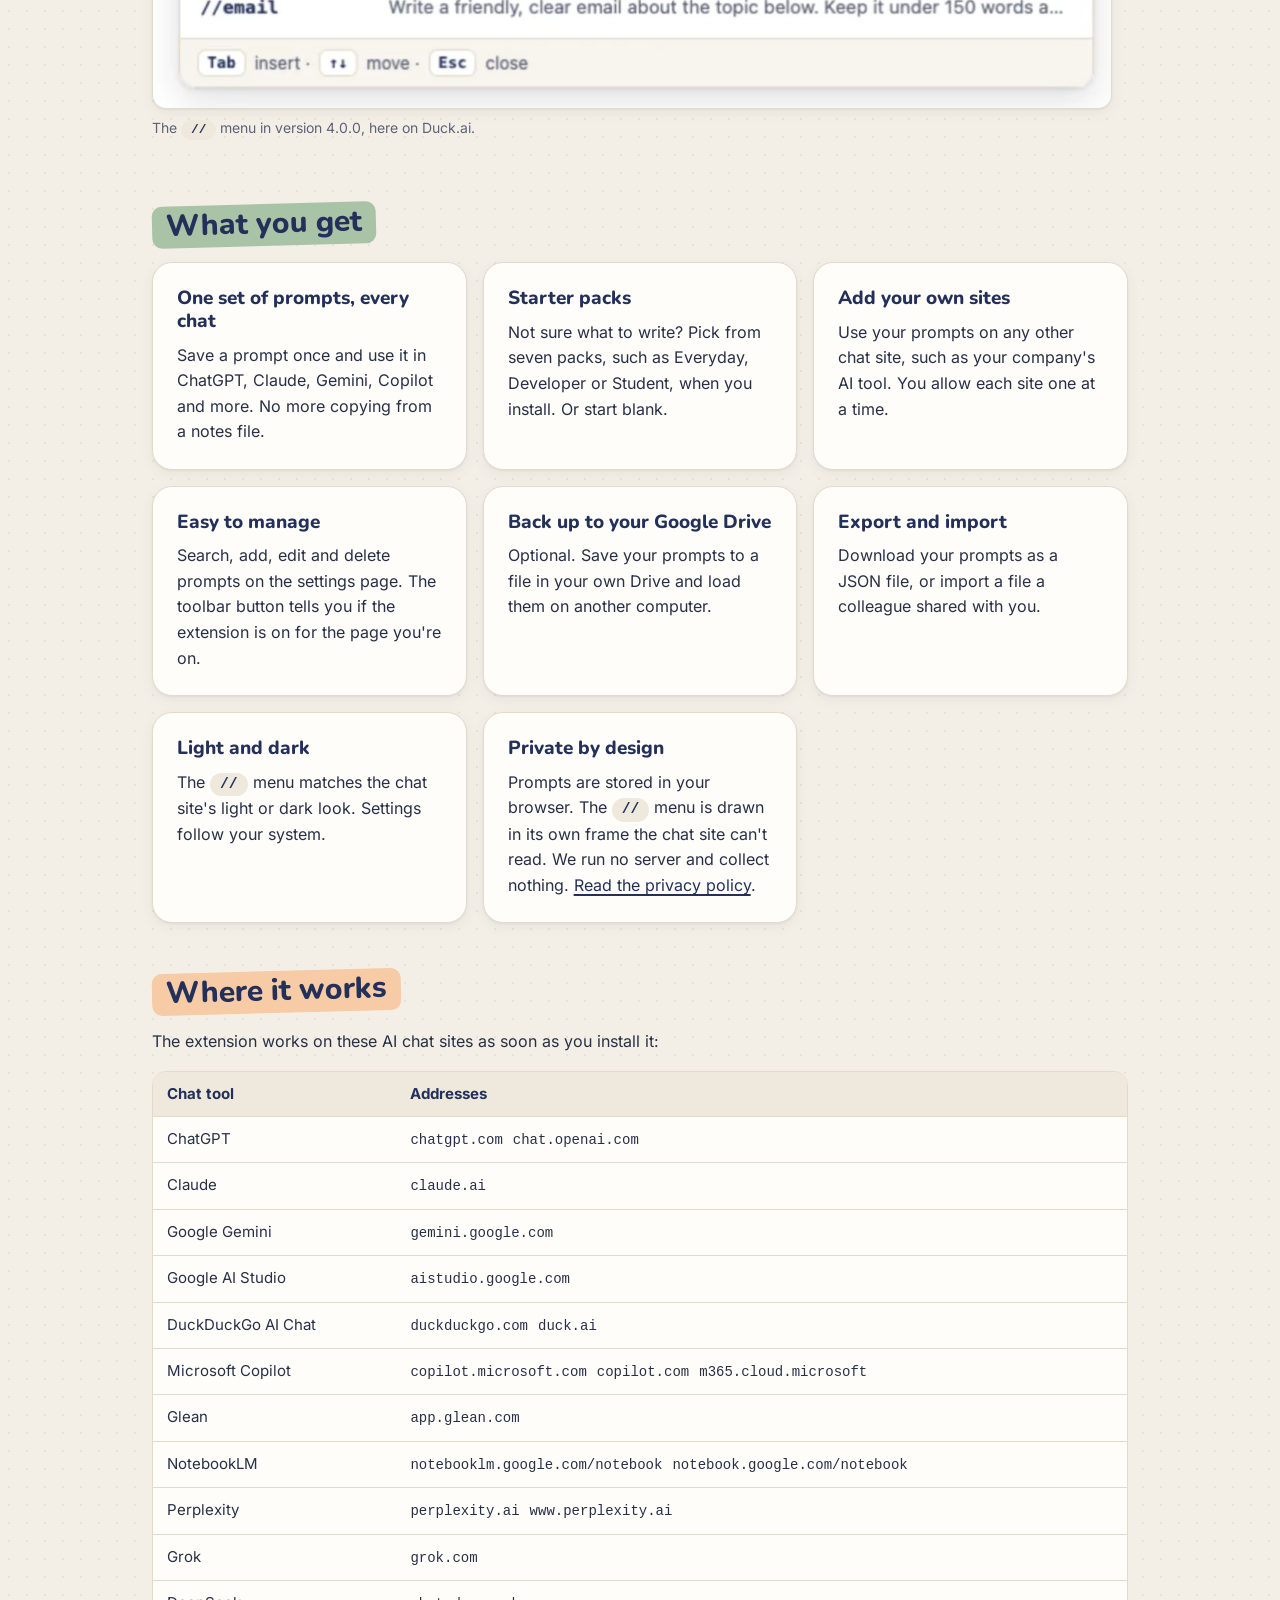
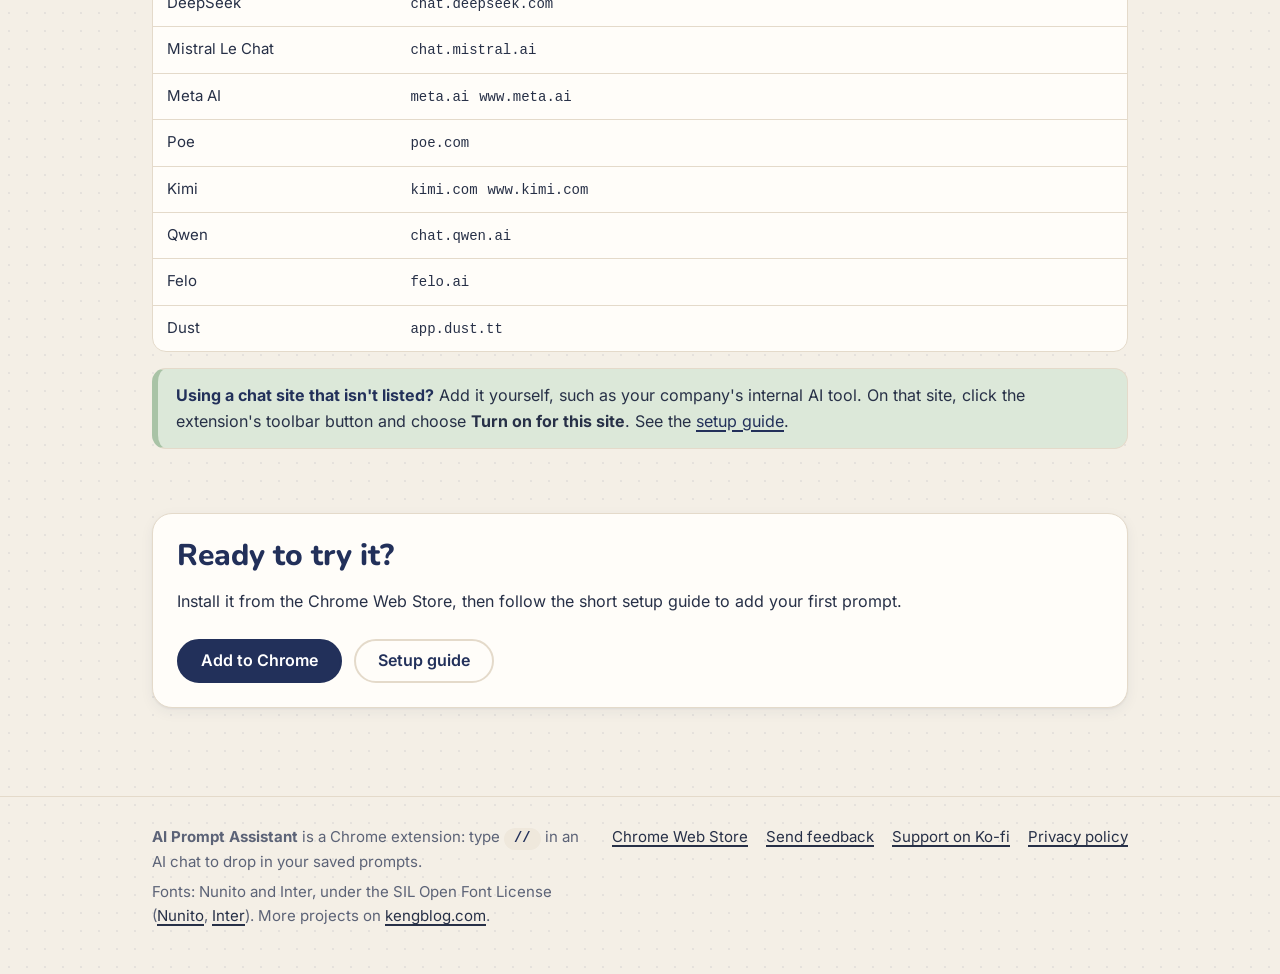
==== commit 756593d8: "docs: update site for version 4.0.0 Release notes, setup guide, home page, privacy policy and FAQ no" ====
--- a/index.html
+++ b/index.html
@@ -4,7 +4,7 @@
   <meta charset="utf-8">
   <meta name="viewport" content="width=device-width, initial-scale=1">
   <title>AI Prompt Assistant</title>
-  <meta name="description" content="Type // in ChatGPT, Claude, Gemini and other AI chats to drop in your saved prompts. A free Chrome extension.">
+  <meta name="description" content="Type // in ChatGPT, Claude, Gemini, Perplexity and other AI chats to drop in your saved prompts. A free Chrome extension.">
   <link rel="canonical" href="https://yck2024.github.io/ai-prompt-assistant/">
   <meta name="color-scheme" content="light dark">
   <meta name="theme-color" content="#F4EFE6" media="(prefers-color-scheme: light)">
@@ -36,7 +36,7 @@
       <div class="wrap">
         <div>
           <h1 id="hero-title">Your saved prompts, one <span class="slashes">//</span> away.</h1>
-          <p class="lead">AI Prompt Assistant is a free Chrome extension. Type <span class="shortcut">//</span> in ChatGPT, Claude, Gemini and other AI chats, pick one of your saved prompts, and press <kbd>Tab</kbd>. It drops straight into the message box, ready to send.</p>
+          <p class="lead">AI Prompt Assistant is a free Chrome extension. Type <span class="shortcut">//</span> in ChatGPT, Claude, Gemini, Perplexity and other AI chats, pick one of your saved prompts, and press <kbd>Tab</kbd>. It drops straight into the message box, ready to send.</p>
           <div class="btn-row">
             <a class="btn btn-primary" href="https://chromewebstore.google.com/detail/ai-prompt-assistant/aakmnieacpcmnfnljndefdocpcoajjoe">Add to Chrome</a>
             <a class="btn btn-quiet" href="setup.html">Read the setup guide</a>
@@ -79,8 +79,8 @@
           <p><strong>Tip: press Tab, not Enter.</strong> On many chat sites Enter sends the message. Tab always inserts the prompt and leaves sending to you.</p>
         </div>
         <figure>
-          <img class="shot" src="assets/img/screenshot-chatgpt-dropdown.webp" width="960" height="400" loading="lazy" alt="The prompt menu open under ChatGPT's message box after typing two slashes, listing shortcuts such as //actAsSeniorDevMentor, //codeReview and //daily_Suggest with the start of each prompt.">
-          <figcaption>What it looks like today: the <span class="shortcut">//</span> menu on ChatGPT.</figcaption>
+          <img class="shot" src="assets/img/screenshot-dropdown.webp" width="960" height="574" loading="lazy" alt="The prompt menu open under a chat message box after typing two slashes, listing shortcuts such as //clearer, //codeReview and //commitMsg with the start of each prompt, and a key hint row: Tab insert, arrows move, Esc close.">
+          <figcaption>The <span class="shortcut">//</span> menu in version 4.0.0, here on Duck.ai.</figcaption>
         </figure>
       </div>
     </section>
@@ -94,8 +94,16 @@
             <p>Save a prompt once and use it in ChatGPT, Claude, Gemini, Copilot and more. No more copying from a notes file.</p>
           </div>
           <div class="card">
+            <h3>Starter packs</h3>
+            <p>Not sure what to write? Pick from seven packs, such as Everyday, Developer or Student, when you install. Or start blank.</p>
+          </div>
+          <div class="card">
+            <h3>Add your own sites</h3>
+            <p>Use your prompts on any other chat site, such as your company's AI tool. You allow each site one at a time.</p>
+          </div>
+          <div class="card">
             <h3>Easy to manage</h3>
-            <p>Add, edit and delete prompts on the settings page. Five sample prompts are there to start you off.</p>
+            <p>Search, add, edit and delete prompts on the settings page. The toolbar button tells you if the extension is on for the page you're on.</p>
           </div>
           <div class="card">
             <h3>Back up to your Google Drive</h3>
@@ -107,11 +115,11 @@
           </div>
           <div class="card">
             <h3>Light and dark</h3>
-            <p>The <span class="shortcut">//</span> menu follows your system's light or dark setting.</p>
+            <p>The <span class="shortcut">//</span> menu matches the chat site's light or dark look. Settings follow your system.</p>
           </div>
           <div class="card">
             <h3>Private by design</h3>
-            <p>Prompts are stored in your browser. We run no server and collect nothing. <a href="privacy.html">Read the privacy policy</a>.</p>
+            <p>Prompts are stored in your browser. The <span class="shortcut">//</span> menu is drawn in its own frame the chat site can't read. We run no server and collect nothing. <a href="privacy.html">Read the privacy policy</a>.</p>
           </div>
         </div>
       </div>
@@ -123,22 +131,31 @@
         <p>The extension works on these AI chat sites as soon as you install it:</p>
         <div class="table-wrap">
         <table>
-          <caption class="muted below"><span class="tag">Next version</span> marks an address that arrives with the next version, not yet in the Chrome Web Store version.</caption>
           <thead><tr><th scope="col">Chat tool</th><th scope="col">Addresses</th></tr></thead>
           <tbody>
             <tr><td>ChatGPT</td><td><span class="addr">chatgpt.com</span> <span class="addr">chat.openai.com</span></td></tr>
             <tr><td>Claude</td><td><span class="addr">claude.ai</span></td></tr>
             <tr><td>Google Gemini</td><td><span class="addr">gemini.google.com</span></td></tr>
             <tr><td>Google AI Studio</td><td><span class="addr">aistudio.google.com</span></td></tr>
-            <tr><td>DuckDuckGo AI Chat</td><td><span class="addr">duckduckgo.com</span> <span class="addr">duck.ai</span> <span class="tag">Next version</span></td></tr>
-            <tr><td>Microsoft Copilot</td><td><span class="addr">copilot.microsoft.com</span> <span class="addr">copilot.com</span> <span class="tag">Next version</span> <span class="addr">m365.cloud.microsoft</span></td></tr>
-            <tr><td>Glean</td><td><span class="addr">app.glean.com<wbr>/chat</span></td></tr>
-            <tr><td>NotebookLM</td><td><span class="addr">notebooklm.google.com<wbr>/notebook</span> <span class="addr">notebook.google.com<wbr>/notebook</span> <span class="tag">Next version</span></td></tr>
+            <tr><td>DuckDuckGo AI Chat</td><td><span class="addr">duckduckgo.com</span> <span class="addr">duck.ai</span></td></tr>
+            <tr><td>Microsoft Copilot</td><td><span class="addr">copilot.microsoft.com</span> <span class="addr">copilot.com</span> <span class="addr">m365.cloud.microsoft</span></td></tr>
+            <tr><td>Glean</td><td><span class="addr">app.glean.com</span></td></tr>
+            <tr><td>NotebookLM</td><td><span class="addr">notebooklm.google.com<wbr>/notebook</span> <span class="addr">notebook.google.com<wbr>/notebook</span></td></tr>
+            <tr><td>Perplexity</td><td><span class="addr">perplexity.ai</span> <span class="addr">www.perplexity.ai</span></td></tr>
+            <tr><td>Grok</td><td><span class="addr">grok.com</span></td></tr>
+            <tr><td>DeepSeek</td><td><span class="addr">chat.deepseek.com</span></td></tr>
+            <tr><td>Mistral Le Chat</td><td><span class="addr">chat.mistral.ai</span></td></tr>
+            <tr><td>Meta AI</td><td><span class="addr">meta.ai</span> <span class="addr">www.meta.ai</span></td></tr>
+            <tr><td>Poe</td><td><span class="addr">poe.com</span></td></tr>
+            <tr><td>Kimi</td><td><span class="addr">kimi.com</span> <span class="addr">www.kimi.com</span></td></tr>
+            <tr><td>Qwen</td><td><span class="addr">chat.qwen.ai</span></td></tr>
+            <tr><td>Felo</td><td><span class="addr">felo.ai</span></td></tr>
+            <tr><td>Dust</td><td><span class="addr">app.dust.tt</span></td></tr>
           </tbody>
         </table>
       </div>
         <div class="note note--sage">
-          <p><strong>Coming in the next version: add your own sites.</strong> It isn't in the Chrome Web Store version yet. It lets you add any other chat site, such as your company's internal AI tool. See the <a href="setup.html#your-sites">setup guide</a>.</p>
+          <p><strong>Using a chat site that isn't listed?</strong> Add it yourself, such as your company's internal AI tool. On that site, click the extension's toolbar button and choose <strong>Turn on for this site</strong>. See the <a href="setup.html#your-sites">setup guide</a>.</p>
         </div>
       </div>
     </section>
@@ -165,6 +182,7 @@
       <ul aria-label="More links">
         <li><a href="https://chromewebstore.google.com/detail/ai-prompt-assistant/aakmnieacpcmnfnljndefdocpcoajjoe">Chrome Web Store</a></li>
         <li><a href="https://forms.gle/EVX64Rimp2fQsJxh8">Send feedback</a></li>
+        <li><a href="https://ko-fi.com/kengblog">Support on Ko-fi</a></li>
         <li><a href="privacy.html">Privacy policy</a></li>
       </ul>
     </div>
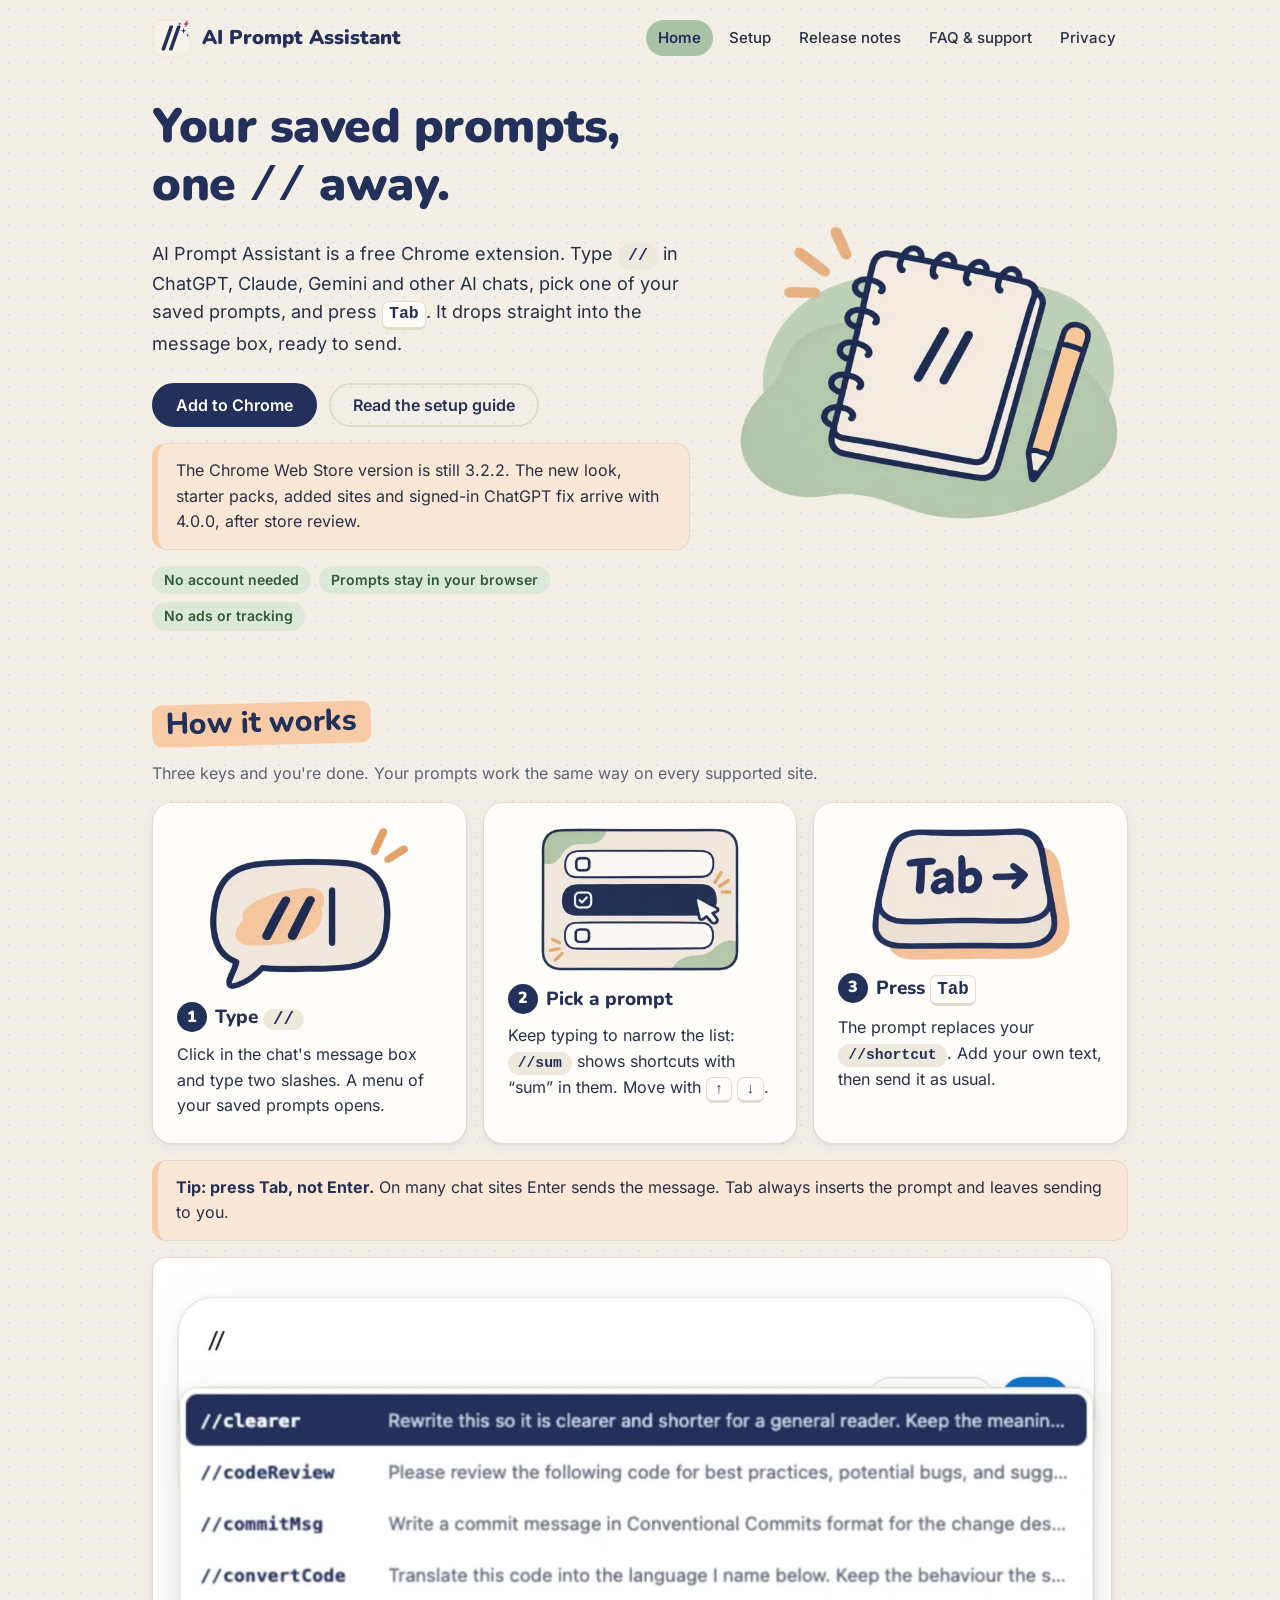
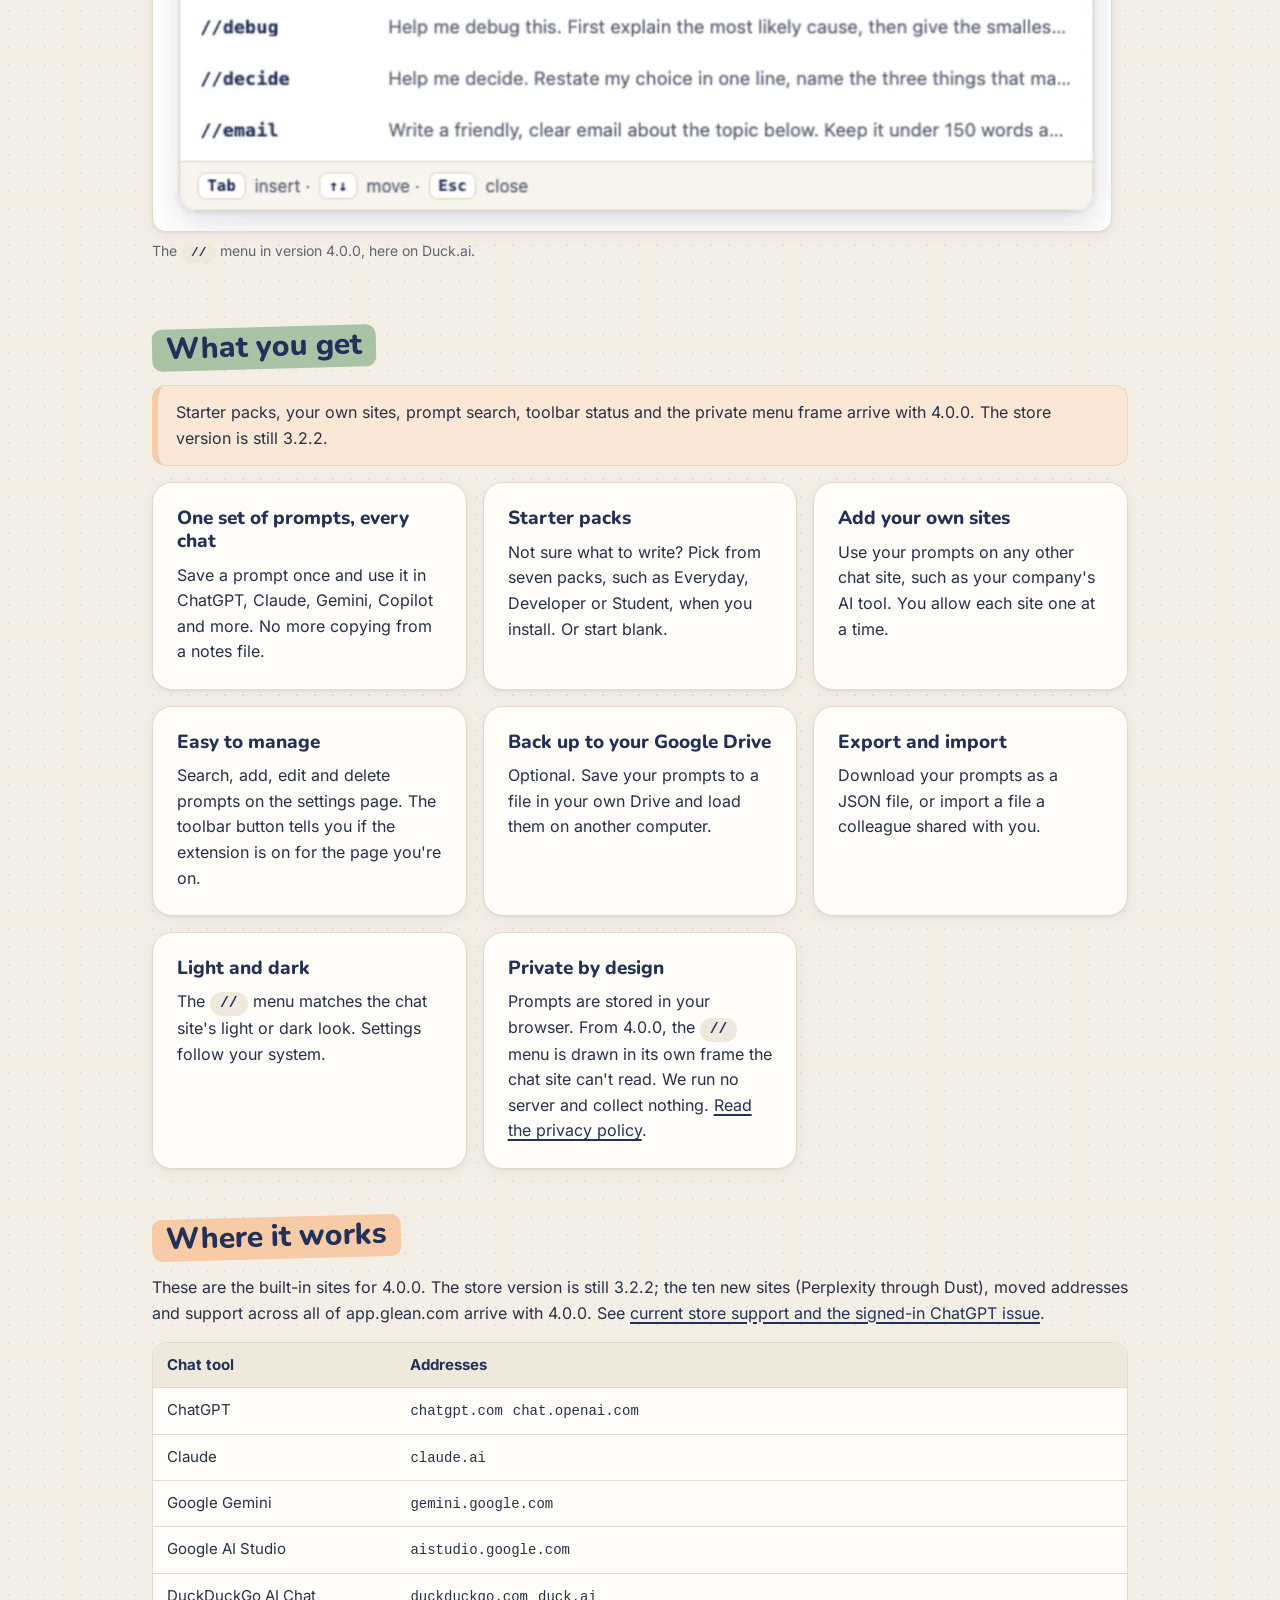
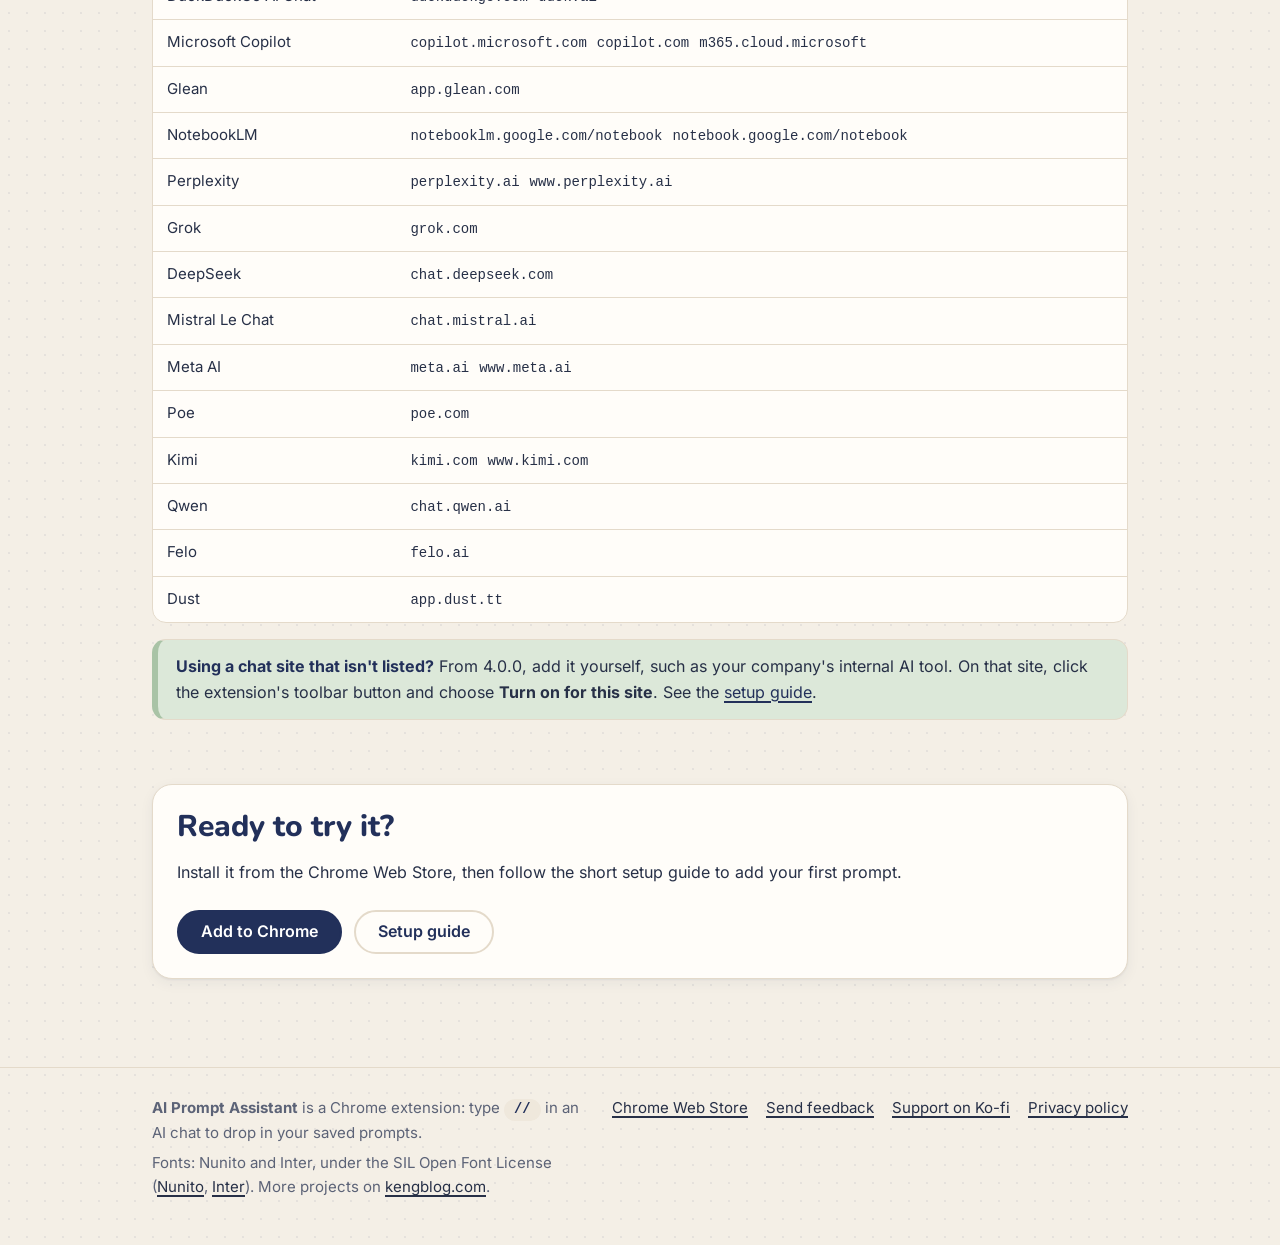
==== commit dd9eb04c: "no-mistakes(review): Distinguish upcoming 4.0.0 features from current store release" ====
--- a/index.html
+++ b/index.html
@@ -4,7 +4,7 @@
   <meta charset="utf-8">
   <meta name="viewport" content="width=device-width, initial-scale=1">
   <title>AI Prompt Assistant</title>
-  <meta name="description" content="Type // in ChatGPT, Claude, Gemini, Perplexity and other AI chats to drop in your saved prompts. A free Chrome extension.">
+  <meta name="description" content="Type // in ChatGPT, Claude, Gemini and other AI chats to drop in your saved prompts. A free Chrome extension.">
   <link rel="canonical" href="https://yck2024.github.io/ai-prompt-assistant/">
   <meta name="color-scheme" content="light dark">
   <meta name="theme-color" content="#F4EFE6" media="(prefers-color-scheme: light)">
@@ -36,11 +36,12 @@
       <div class="wrap">
         <div>
           <h1 id="hero-title">Your saved prompts, one <span class="slashes">//</span> away.</h1>
-          <p class="lead">AI Prompt Assistant is a free Chrome extension. Type <span class="shortcut">//</span> in ChatGPT, Claude, Gemini, Perplexity and other AI chats, pick one of your saved prompts, and press <kbd>Tab</kbd>. It drops straight into the message box, ready to send.</p>
+          <p class="lead">AI Prompt Assistant is a free Chrome extension. Type <span class="shortcut">//</span> in ChatGPT, Claude, Gemini and other AI chats, pick one of your saved prompts, and press <kbd>Tab</kbd>. It drops straight into the message box, ready to send.</p>
           <div class="btn-row">
             <a class="btn btn-primary" href="https://chromewebstore.google.com/detail/ai-prompt-assistant/aakmnieacpcmnfnljndefdocpcoajjoe">Add to Chrome</a>
             <a class="btn btn-quiet" href="setup.html">Read the setup guide</a>
           </div>
+          <p class="note">The Chrome Web Store version is still 3.2.2. The new look, starter packs, added sites and signed-in ChatGPT fix arrive with 4.0.0, after store review.</p>
           <ul class="badge-row" aria-label="At a glance">
             <li><span class="badge">No account needed</span></li>
             <li><span class="badge">Prompts stay in your browser</span></li>
@@ -88,6 +89,7 @@
     <section class="section" aria-labelledby="features-title">
       <div class="wrap">
         <h2 id="features-title"><span class="sticky sticky--sage">What you get</span></h2>
+        <p class="note">Starter packs, your own sites, prompt search, toolbar status and the private menu frame arrive with 4.0.0. The store version is still 3.2.2.</p>
         <div class="grid">
           <div class="card">
             <h3>One set of prompts, every chat</h3>
@@ -119,7 +121,7 @@
           </div>
           <div class="card">
             <h3>Private by design</h3>
-            <p>Prompts are stored in your browser. The <span class="shortcut">//</span> menu is drawn in its own frame the chat site can't read. We run no server and collect nothing. <a href="privacy.html">Read the privacy policy</a>.</p>
+            <p>Prompts are stored in your browser. From 4.0.0, the <span class="shortcut">//</span> menu is drawn in its own frame the chat site can't read. We run no server and collect nothing. <a href="privacy.html">Read the privacy policy</a>.</p>
           </div>
         </div>
       </div>
@@ -128,7 +130,7 @@
     <section class="section" aria-labelledby="sites-title">
       <div class="wrap">
         <h2 id="sites-title"><span class="sticky">Where it works</span></h2>
-        <p>The extension works on these AI chat sites as soon as you install it:</p>
+        <p>These are the built-in sites for 4.0.0. The store version is still 3.2.2; the ten new sites (Perplexity through Dust), moved addresses and support across all of app.glean.com arrive with 4.0.0. See <a href="release-notes.html#v322-title">current store support and the signed-in ChatGPT issue</a>.</p>
         <div class="table-wrap">
         <table>
           <thead><tr><th scope="col">Chat tool</th><th scope="col">Addresses</th></tr></thead>
@@ -155,7 +157,7 @@
         </table>
       </div>
         <div class="note note--sage">
-          <p><strong>Using a chat site that isn't listed?</strong> Add it yourself, such as your company's internal AI tool. On that site, click the extension's toolbar button and choose <strong>Turn on for this site</strong>. See the <a href="setup.html#your-sites">setup guide</a>.</p>
+          <p><strong>Using a chat site that isn't listed?</strong> From 4.0.0, add it yourself, such as your company's internal AI tool. On that site, click the extension's toolbar button and choose <strong>Turn on for this site</strong>. See the <a href="setup.html#your-sites">setup guide</a>.</p>
         </div>
       </div>
     </section>
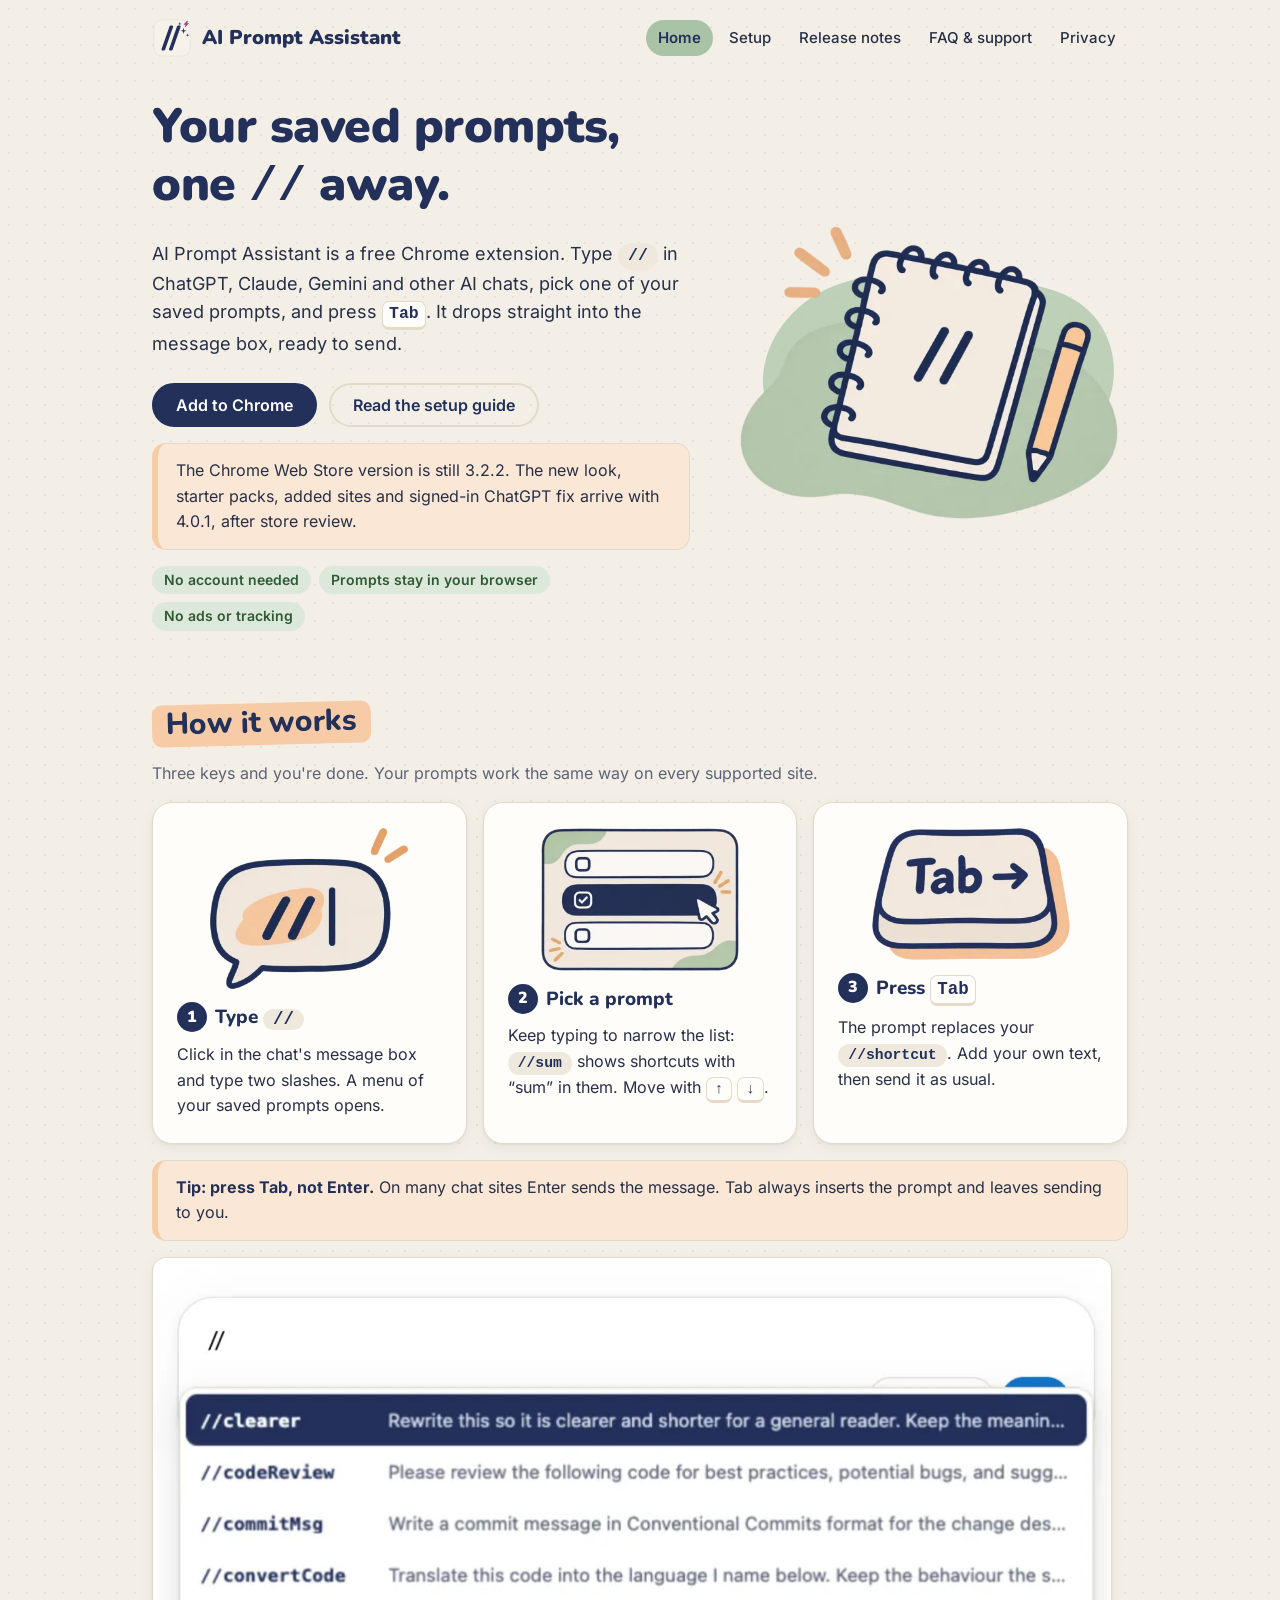
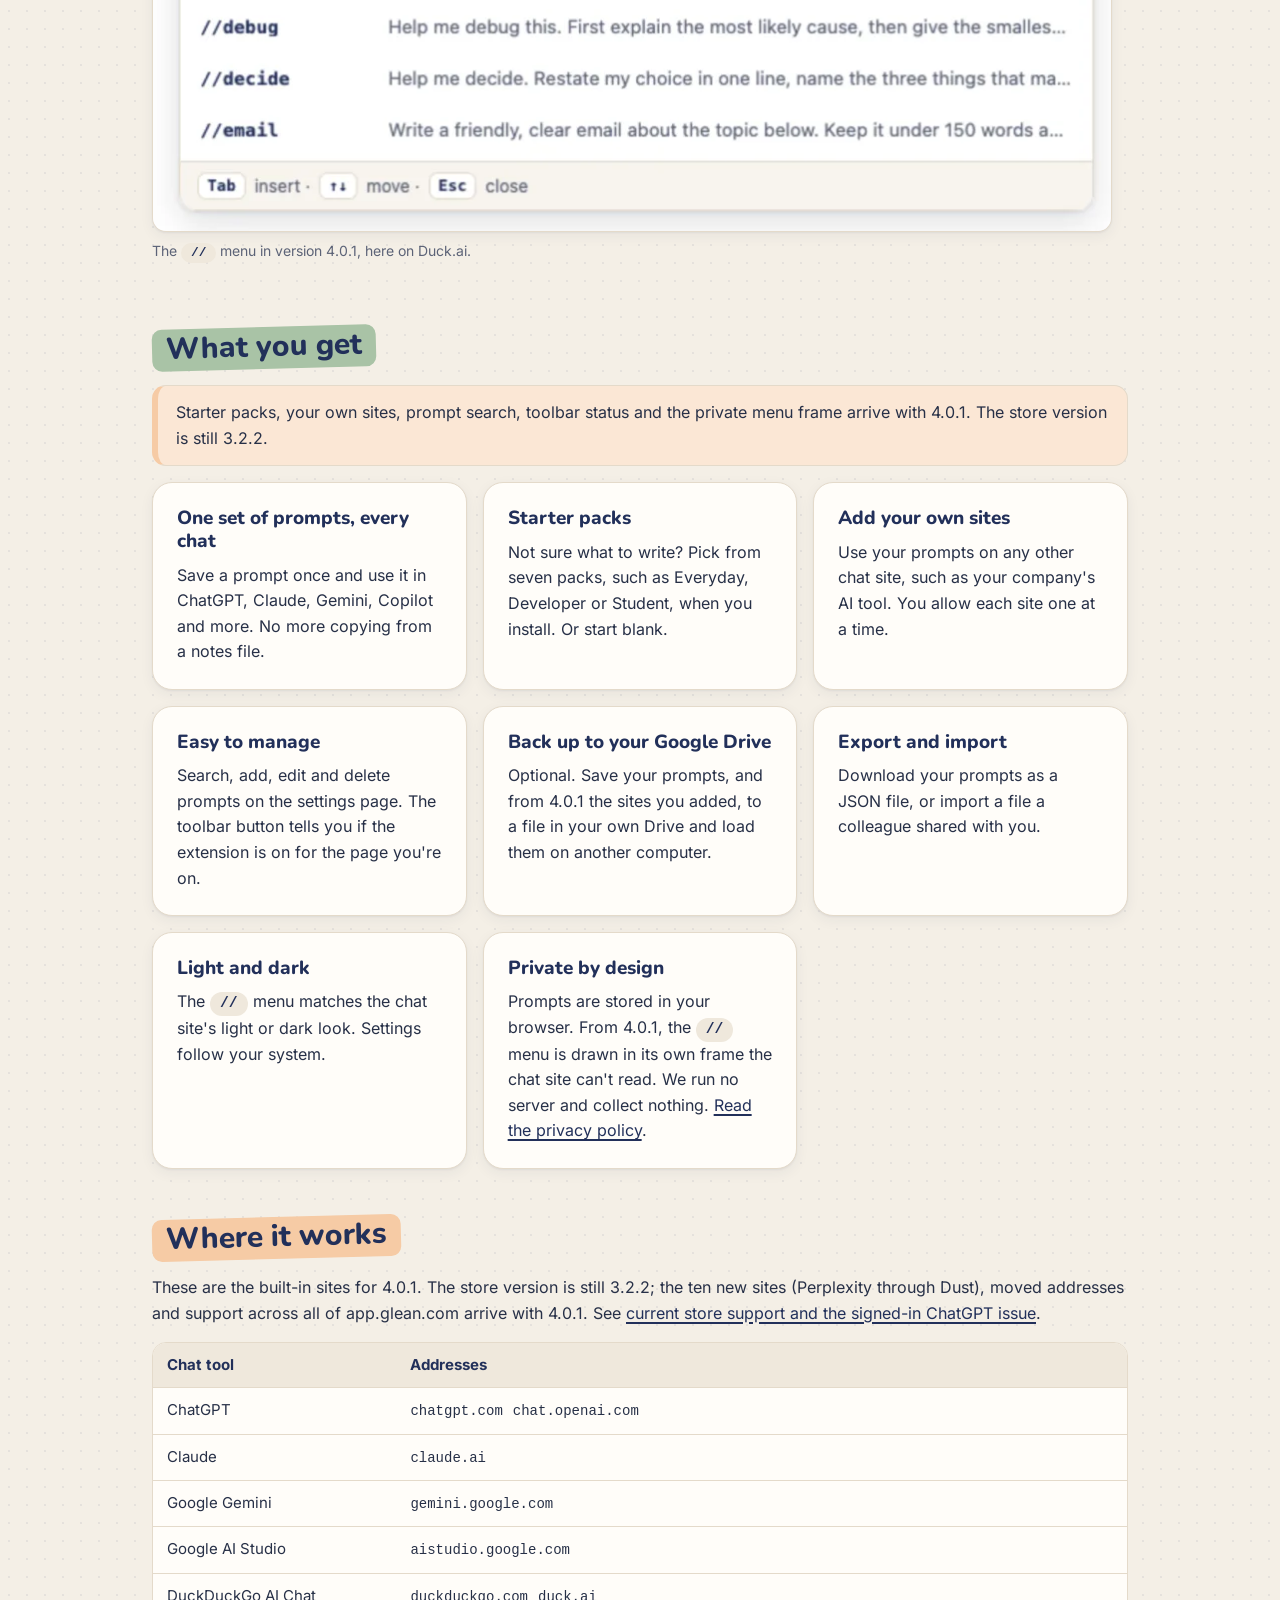
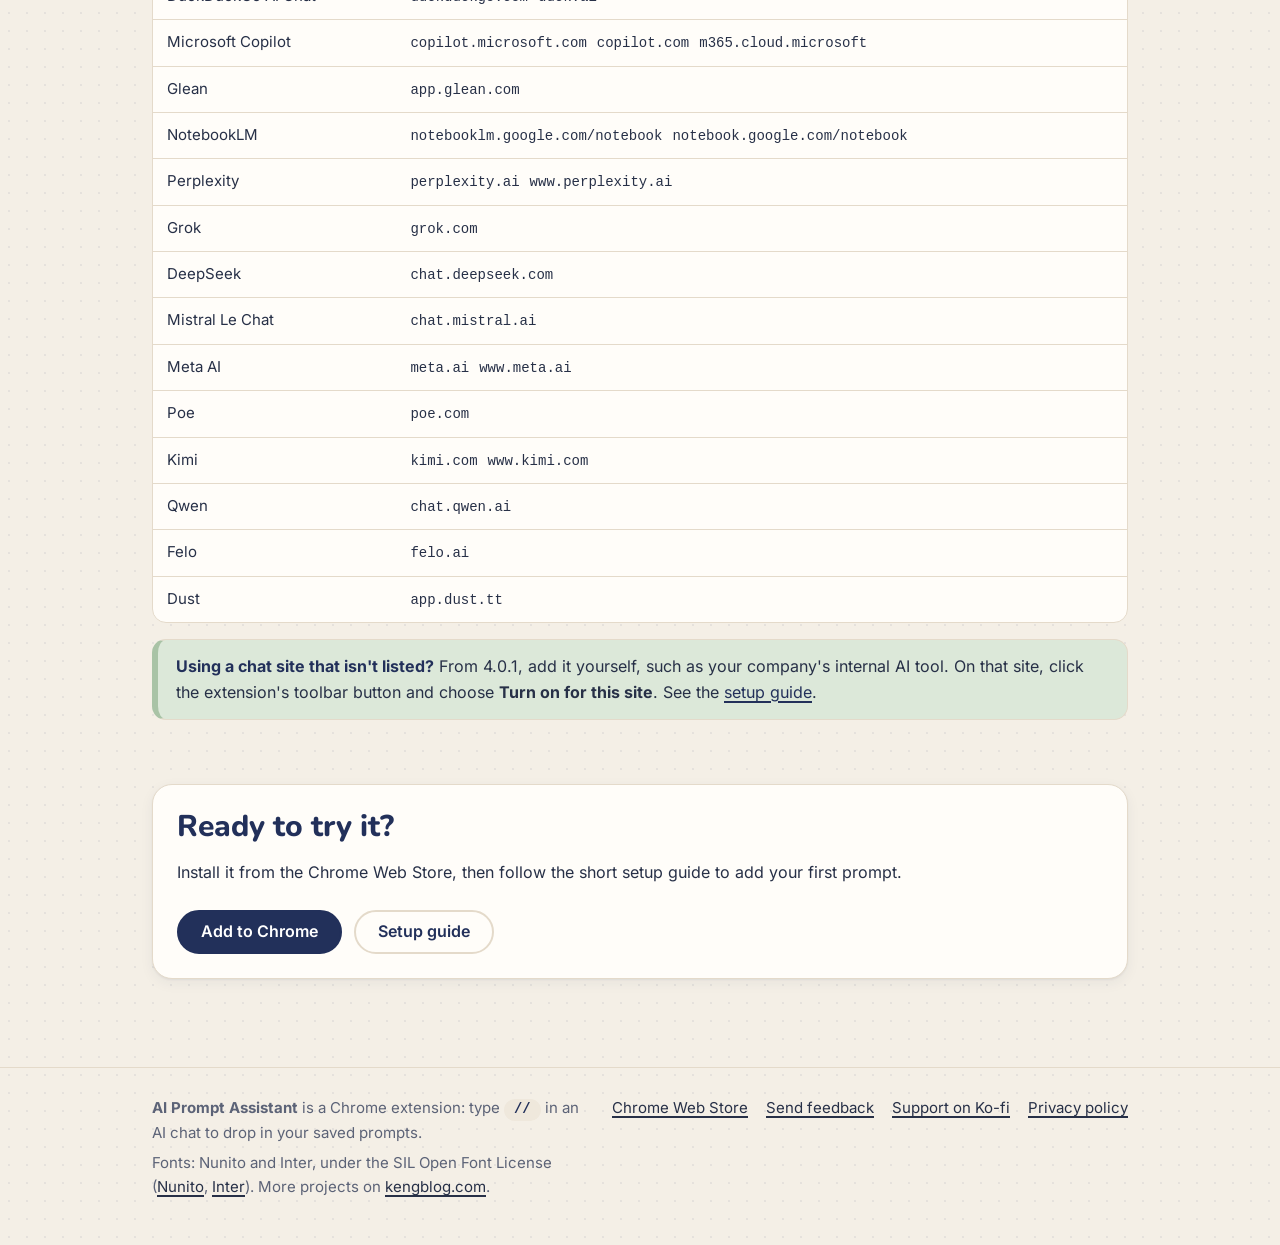
==== commit 9aaeb23d: "docs: update site for the 4.0.1 resubmission with Drive sync of added sites" ====
--- a/index.html
+++ b/index.html
@@ -41,7 +41,7 @@
             <a class="btn btn-primary" href="https://chromewebstore.google.com/detail/ai-prompt-assistant/aakmnieacpcmnfnljndefdocpcoajjoe">Add to Chrome</a>
             <a class="btn btn-quiet" href="setup.html">Read the setup guide</a>
           </div>
-          <p class="note">The Chrome Web Store version is still 3.2.2. The new look, starter packs, added sites and signed-in ChatGPT fix arrive with 4.0.0, after store review.</p>
+          <p class="note">The Chrome Web Store version is still 3.2.2. The new look, starter packs, added sites and signed-in ChatGPT fix arrive with 4.0.1, after store review.</p>
           <ul class="badge-row" aria-label="At a glance">
             <li><span class="badge">No account needed</span></li>
             <li><span class="badge">Prompts stay in your browser</span></li>
@@ -81,7 +81,7 @@
         </div>
         <figure>
           <img class="shot" src="assets/img/screenshot-dropdown.webp" width="960" height="574" loading="lazy" alt="The prompt menu open under a chat message box after typing two slashes, listing shortcuts such as //clearer, //codeReview and //commitMsg with the start of each prompt, and a key hint row: Tab insert, arrows move, Esc close.">
-          <figcaption>The <span class="shortcut">//</span> menu in version 4.0.0, here on Duck.ai.</figcaption>
+          <figcaption>The <span class="shortcut">//</span> menu in version 4.0.1, here on Duck.ai.</figcaption>
         </figure>
       </div>
     </section>
@@ -89,7 +89,7 @@
     <section class="section" aria-labelledby="features-title">
       <div class="wrap">
         <h2 id="features-title"><span class="sticky sticky--sage">What you get</span></h2>
-        <p class="note">Starter packs, your own sites, prompt search, toolbar status and the private menu frame arrive with 4.0.0. The store version is still 3.2.2.</p>
+        <p class="note">Starter packs, your own sites, prompt search, toolbar status and the private menu frame arrive with 4.0.1. The store version is still 3.2.2.</p>
         <div class="grid">
           <div class="card">
             <h3>One set of prompts, every chat</h3>
@@ -109,7 +109,7 @@
           </div>
           <div class="card">
             <h3>Back up to your Google Drive</h3>
-            <p>Optional. Save your prompts to a file in your own Drive and load them on another computer.</p>
+            <p>Optional. Save your prompts, and from 4.0.1 the sites you added, to a file in your own Drive and load them on another computer.</p>
           </div>
           <div class="card">
             <h3>Export and import</h3>
@@ -121,7 +121,7 @@
           </div>
           <div class="card">
             <h3>Private by design</h3>
-            <p>Prompts are stored in your browser. From 4.0.0, the <span class="shortcut">//</span> menu is drawn in its own frame the chat site can't read. We run no server and collect nothing. <a href="privacy.html">Read the privacy policy</a>.</p>
+            <p>Prompts are stored in your browser. From 4.0.1, the <span class="shortcut">//</span> menu is drawn in its own frame the chat site can't read. We run no server and collect nothing. <a href="privacy.html">Read the privacy policy</a>.</p>
           </div>
         </div>
       </div>
@@ -130,7 +130,7 @@
     <section class="section" aria-labelledby="sites-title">
       <div class="wrap">
         <h2 id="sites-title"><span class="sticky">Where it works</span></h2>
-        <p>These are the built-in sites for 4.0.0. The store version is still 3.2.2; the ten new sites (Perplexity through Dust), moved addresses and support across all of app.glean.com arrive with 4.0.0. See <a href="release-notes.html#v322-title">current store support and the signed-in ChatGPT issue</a>.</p>
+        <p>These are the built-in sites for 4.0.1. The store version is still 3.2.2; the ten new sites (Perplexity through Dust), moved addresses and support across all of app.glean.com arrive with 4.0.1. See <a href="release-notes.html#v322-title">current store support and the signed-in ChatGPT issue</a>.</p>
         <div class="table-wrap">
         <table>
           <thead><tr><th scope="col">Chat tool</th><th scope="col">Addresses</th></tr></thead>
@@ -157,7 +157,7 @@
         </table>
       </div>
         <div class="note note--sage">
-          <p><strong>Using a chat site that isn't listed?</strong> From 4.0.0, add it yourself, such as your company's internal AI tool. On that site, click the extension's toolbar button and choose <strong>Turn on for this site</strong>. See the <a href="setup.html#your-sites">setup guide</a>.</p>
+          <p><strong>Using a chat site that isn't listed?</strong> From 4.0.1, add it yourself, such as your company's internal AI tool. On that site, click the extension's toolbar button and choose <strong>Turn on for this site</strong>. See the <a href="setup.html#your-sites">setup guide</a>.</p>
         </div>
       </div>
     </section>
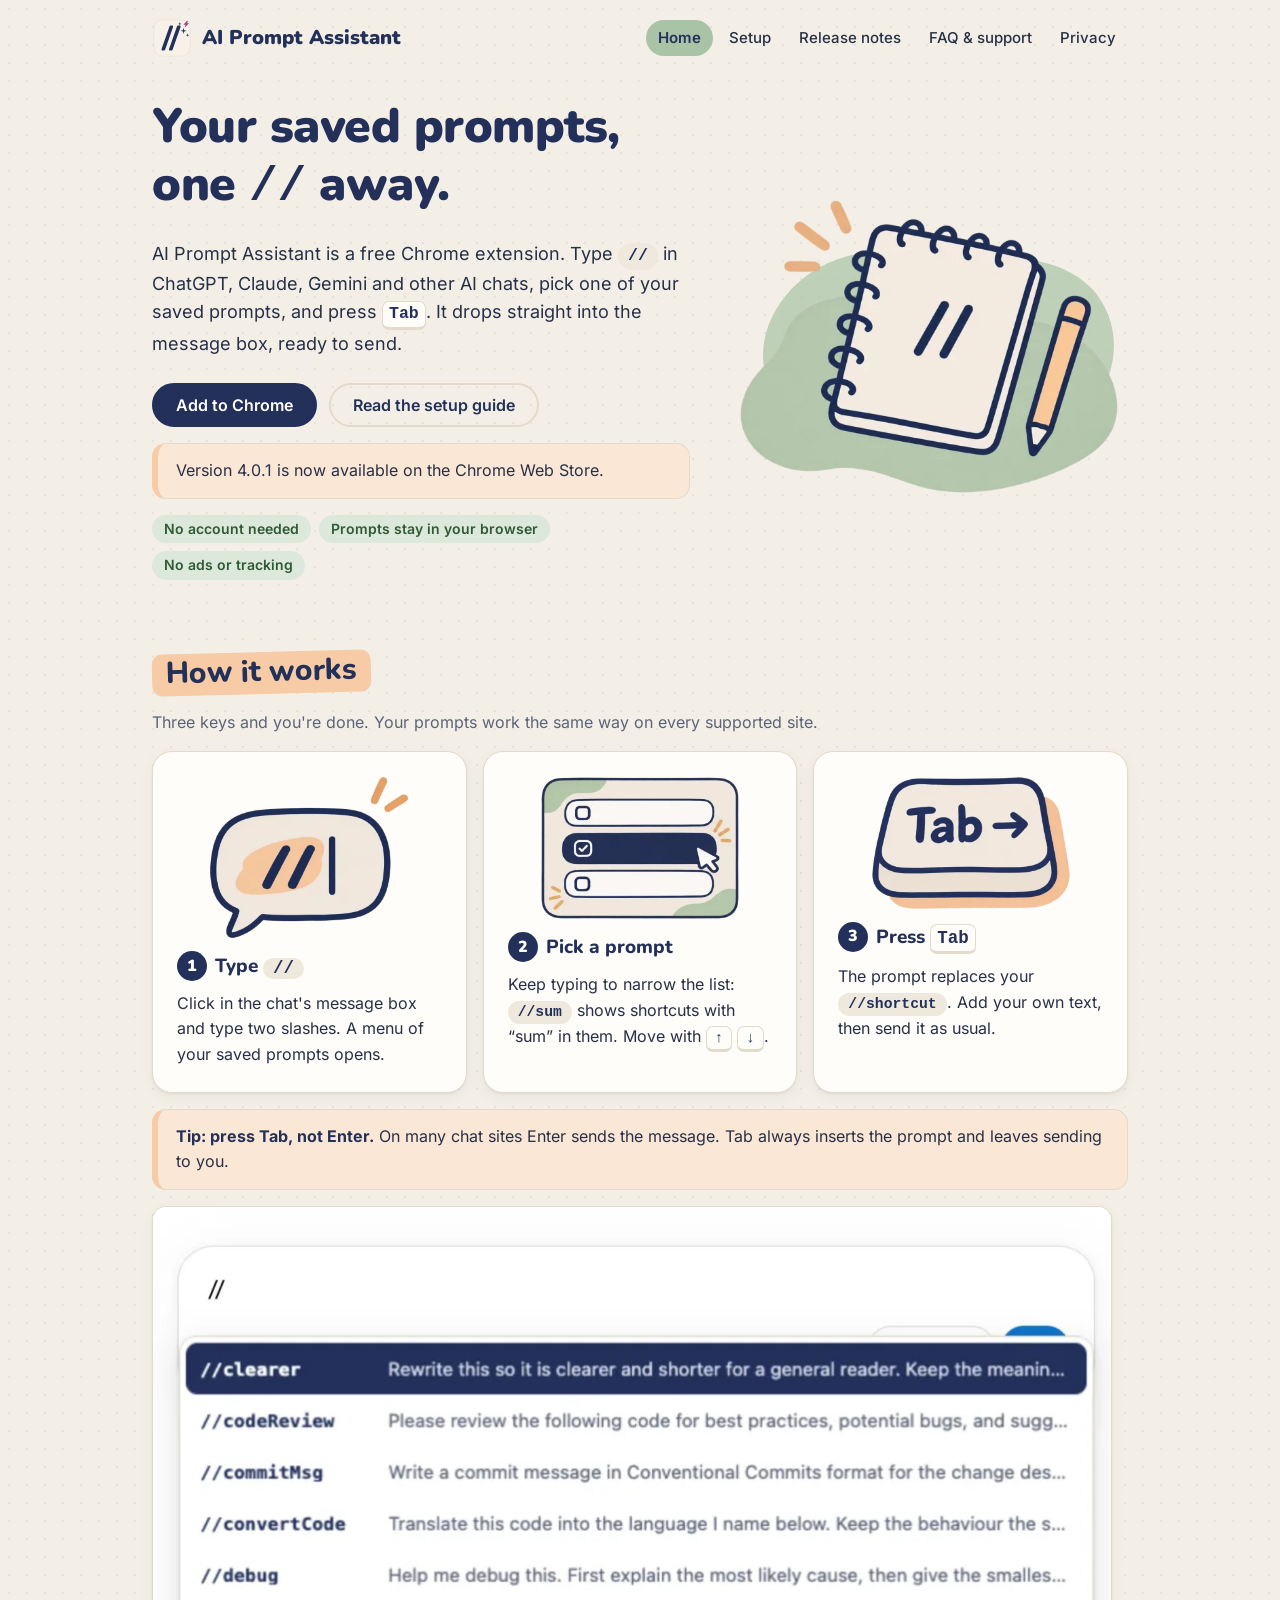
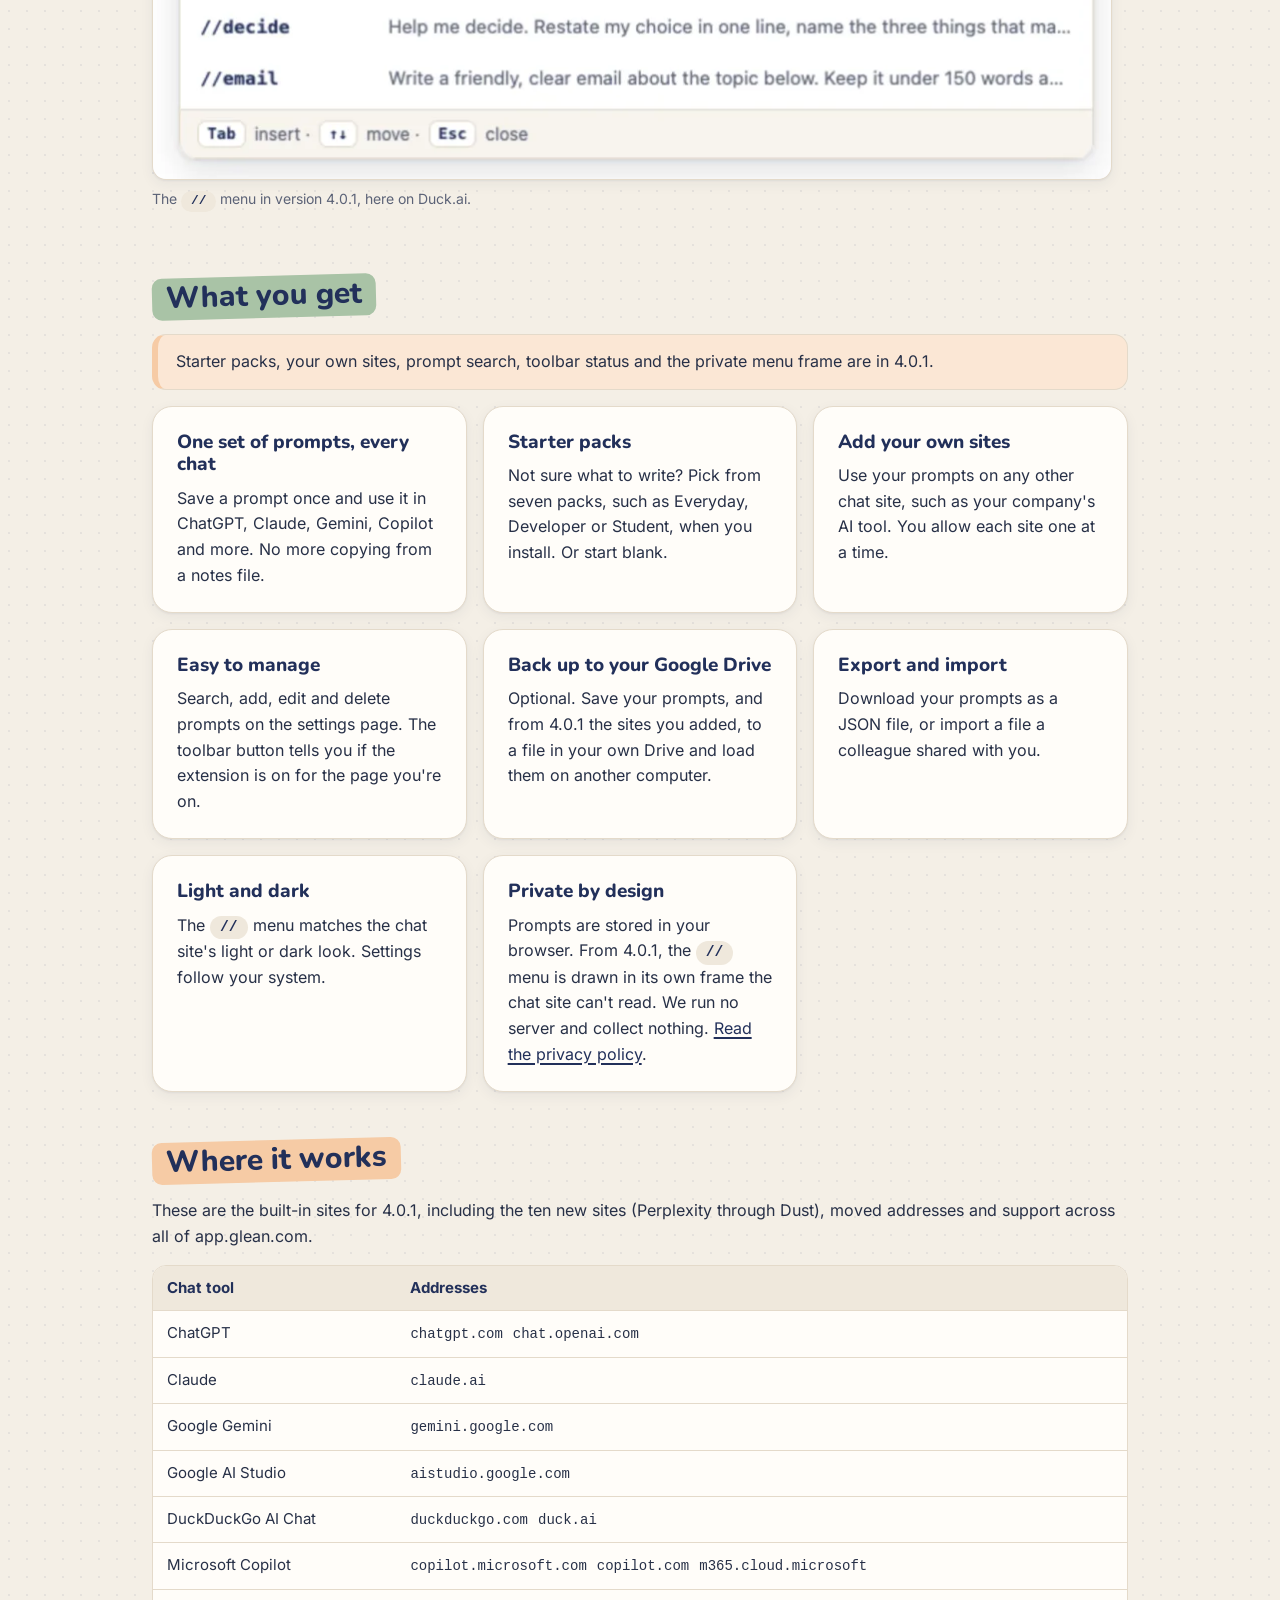
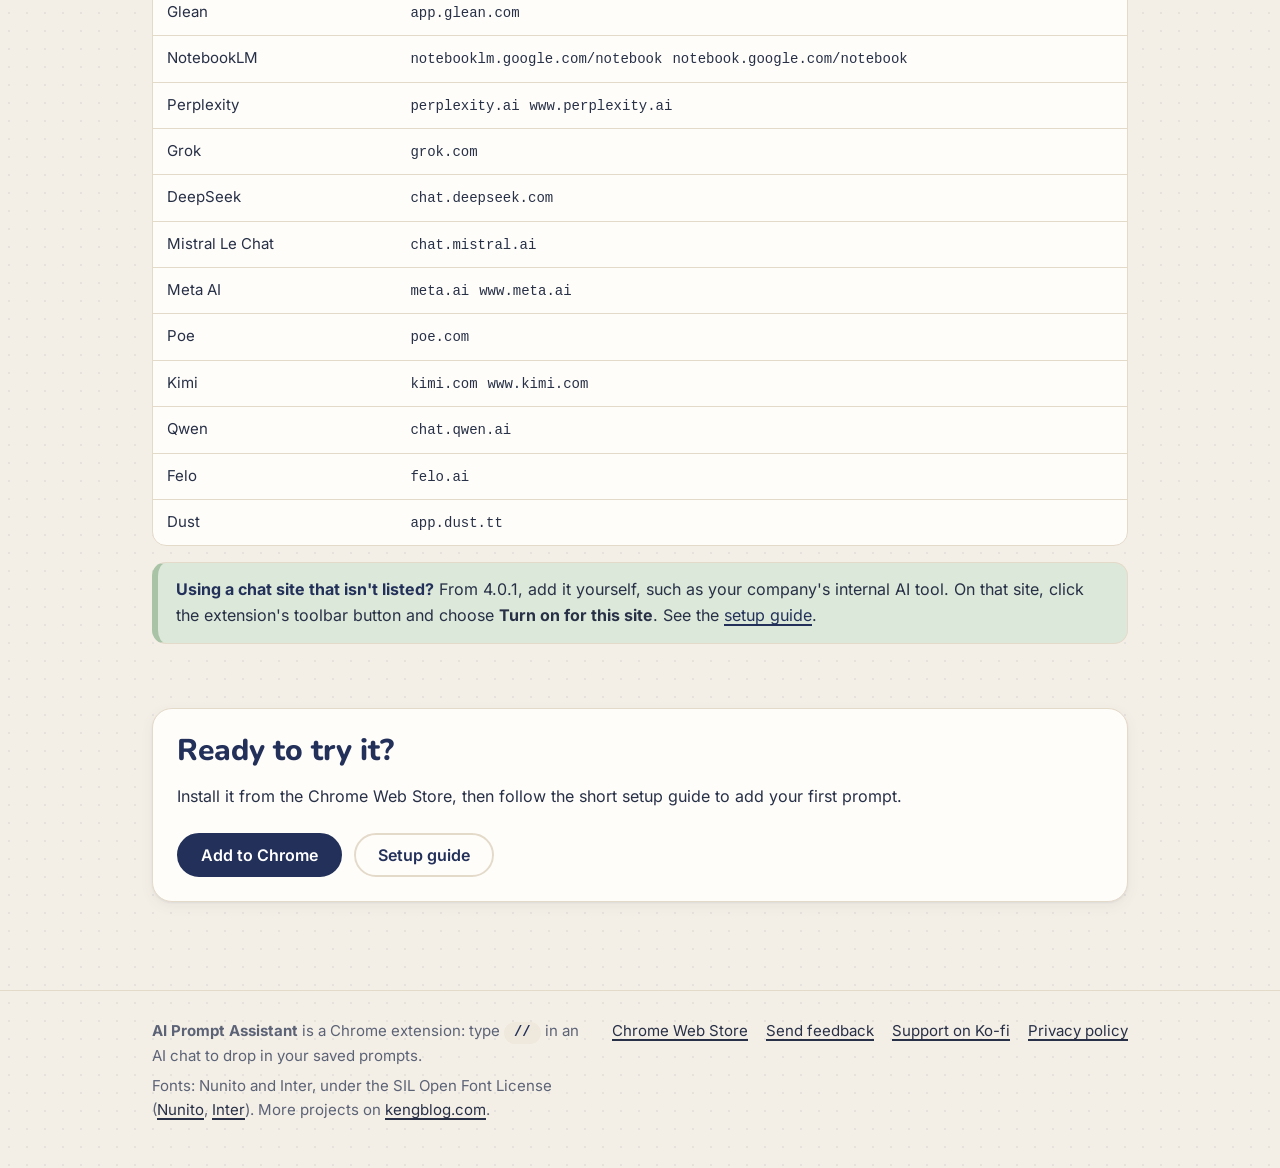
==== commit 7c997890: "docs: mark 4.0.1 as released on the Chrome Web Store" ====
--- a/index.html
+++ b/index.html
@@ -41,7 +41,7 @@
             <a class="btn btn-primary" href="https://chromewebstore.google.com/detail/ai-prompt-assistant/aakmnieacpcmnfnljndefdocpcoajjoe">Add to Chrome</a>
             <a class="btn btn-quiet" href="setup.html">Read the setup guide</a>
           </div>
-          <p class="note">The Chrome Web Store version is still 3.2.2. The new look, starter packs, added sites and signed-in ChatGPT fix arrive with 4.0.1, after store review.</p>
+          <p class="note">Version 4.0.1 is now available on the Chrome Web Store.</p>
           <ul class="badge-row" aria-label="At a glance">
             <li><span class="badge">No account needed</span></li>
             <li><span class="badge">Prompts stay in your browser</span></li>
@@ -89,7 +89,7 @@
     <section class="section" aria-labelledby="features-title">
       <div class="wrap">
         <h2 id="features-title"><span class="sticky sticky--sage">What you get</span></h2>
-        <p class="note">Starter packs, your own sites, prompt search, toolbar status and the private menu frame arrive with 4.0.1. The store version is still 3.2.2.</p>
+        <p class="note">Starter packs, your own sites, prompt search, toolbar status and the private menu frame are in 4.0.1.</p>
         <div class="grid">
           <div class="card">
             <h3>One set of prompts, every chat</h3>
@@ -130,7 +130,7 @@
     <section class="section" aria-labelledby="sites-title">
       <div class="wrap">
         <h2 id="sites-title"><span class="sticky">Where it works</span></h2>
-        <p>These are the built-in sites for 4.0.1. The store version is still 3.2.2; the ten new sites (Perplexity through Dust), moved addresses and support across all of app.glean.com arrive with 4.0.1. See <a href="release-notes.html#v322-title">current store support and the signed-in ChatGPT issue</a>.</p>
+        <p>These are the built-in sites for 4.0.1, including the ten new sites (Perplexity through Dust), moved addresses and support across all of app.glean.com.</p>
         <div class="table-wrap">
         <table>
           <thead><tr><th scope="col">Chat tool</th><th scope="col">Addresses</th></tr></thead>
